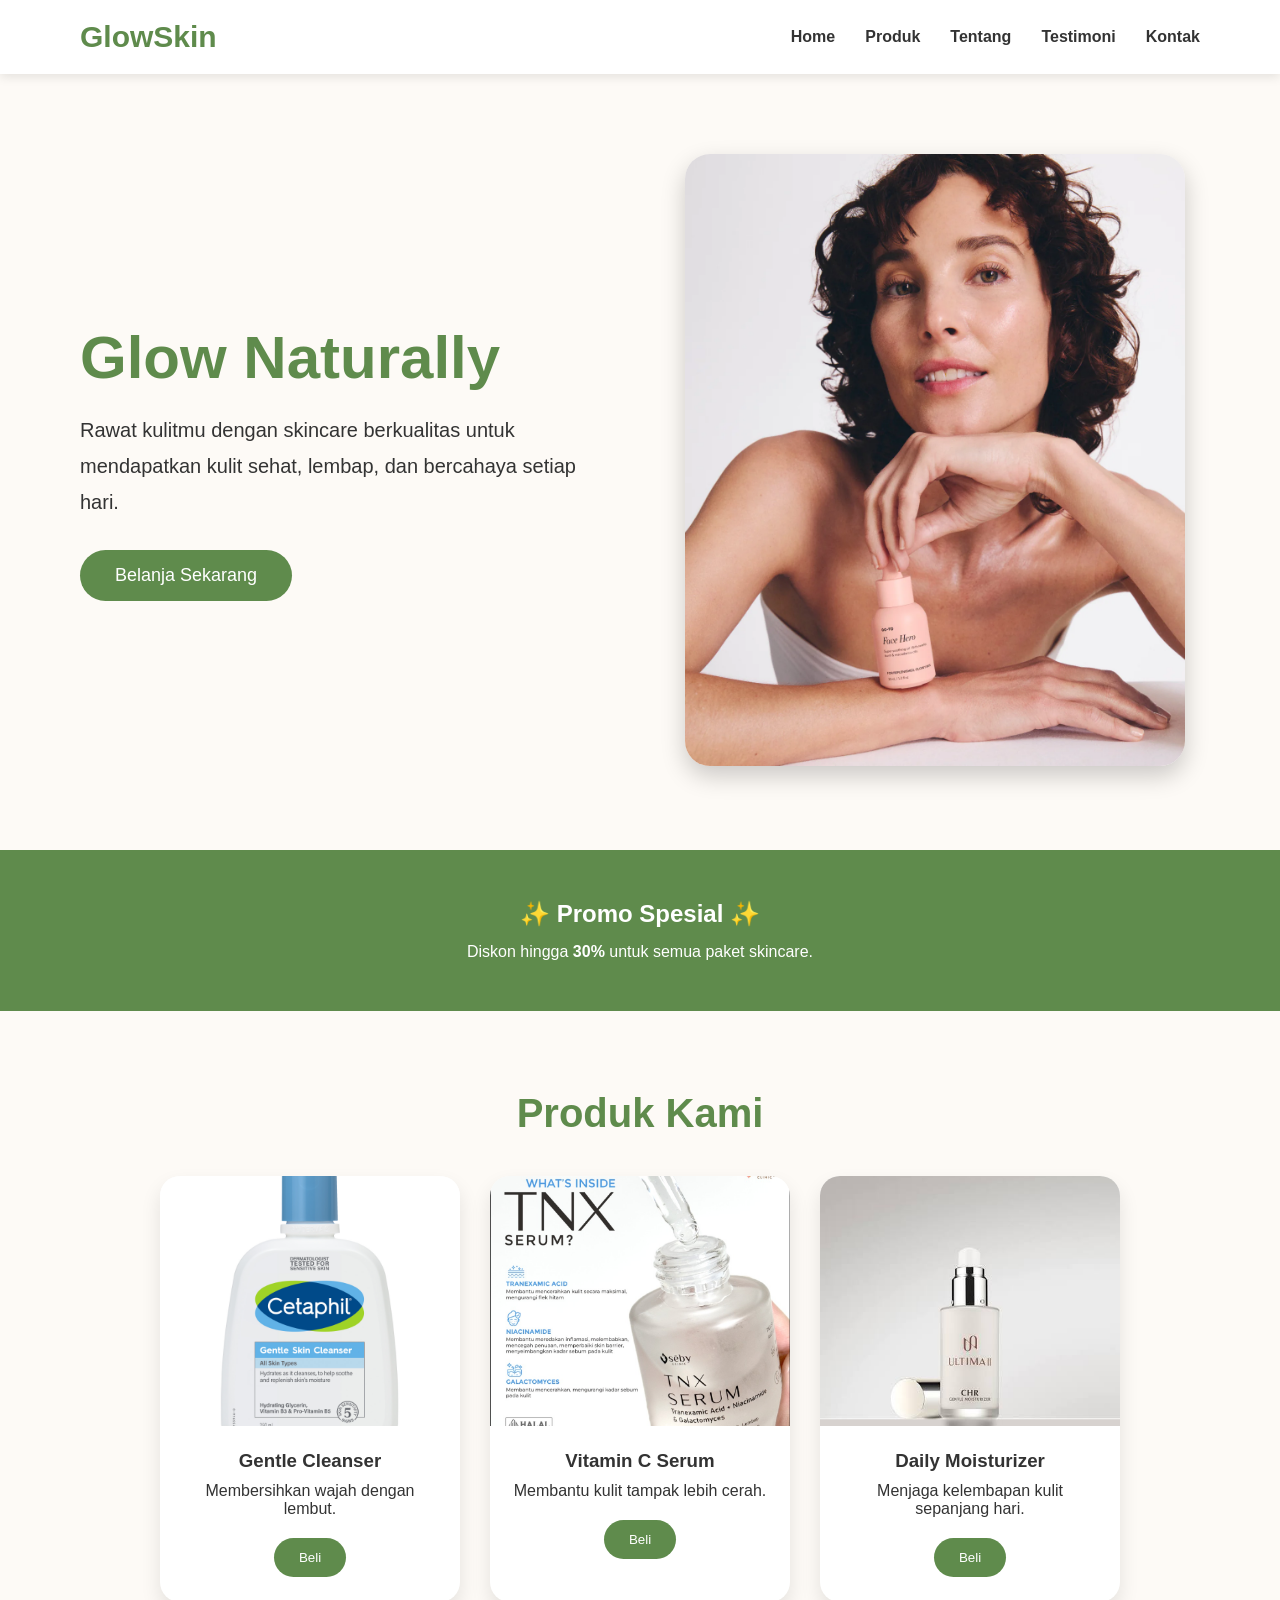
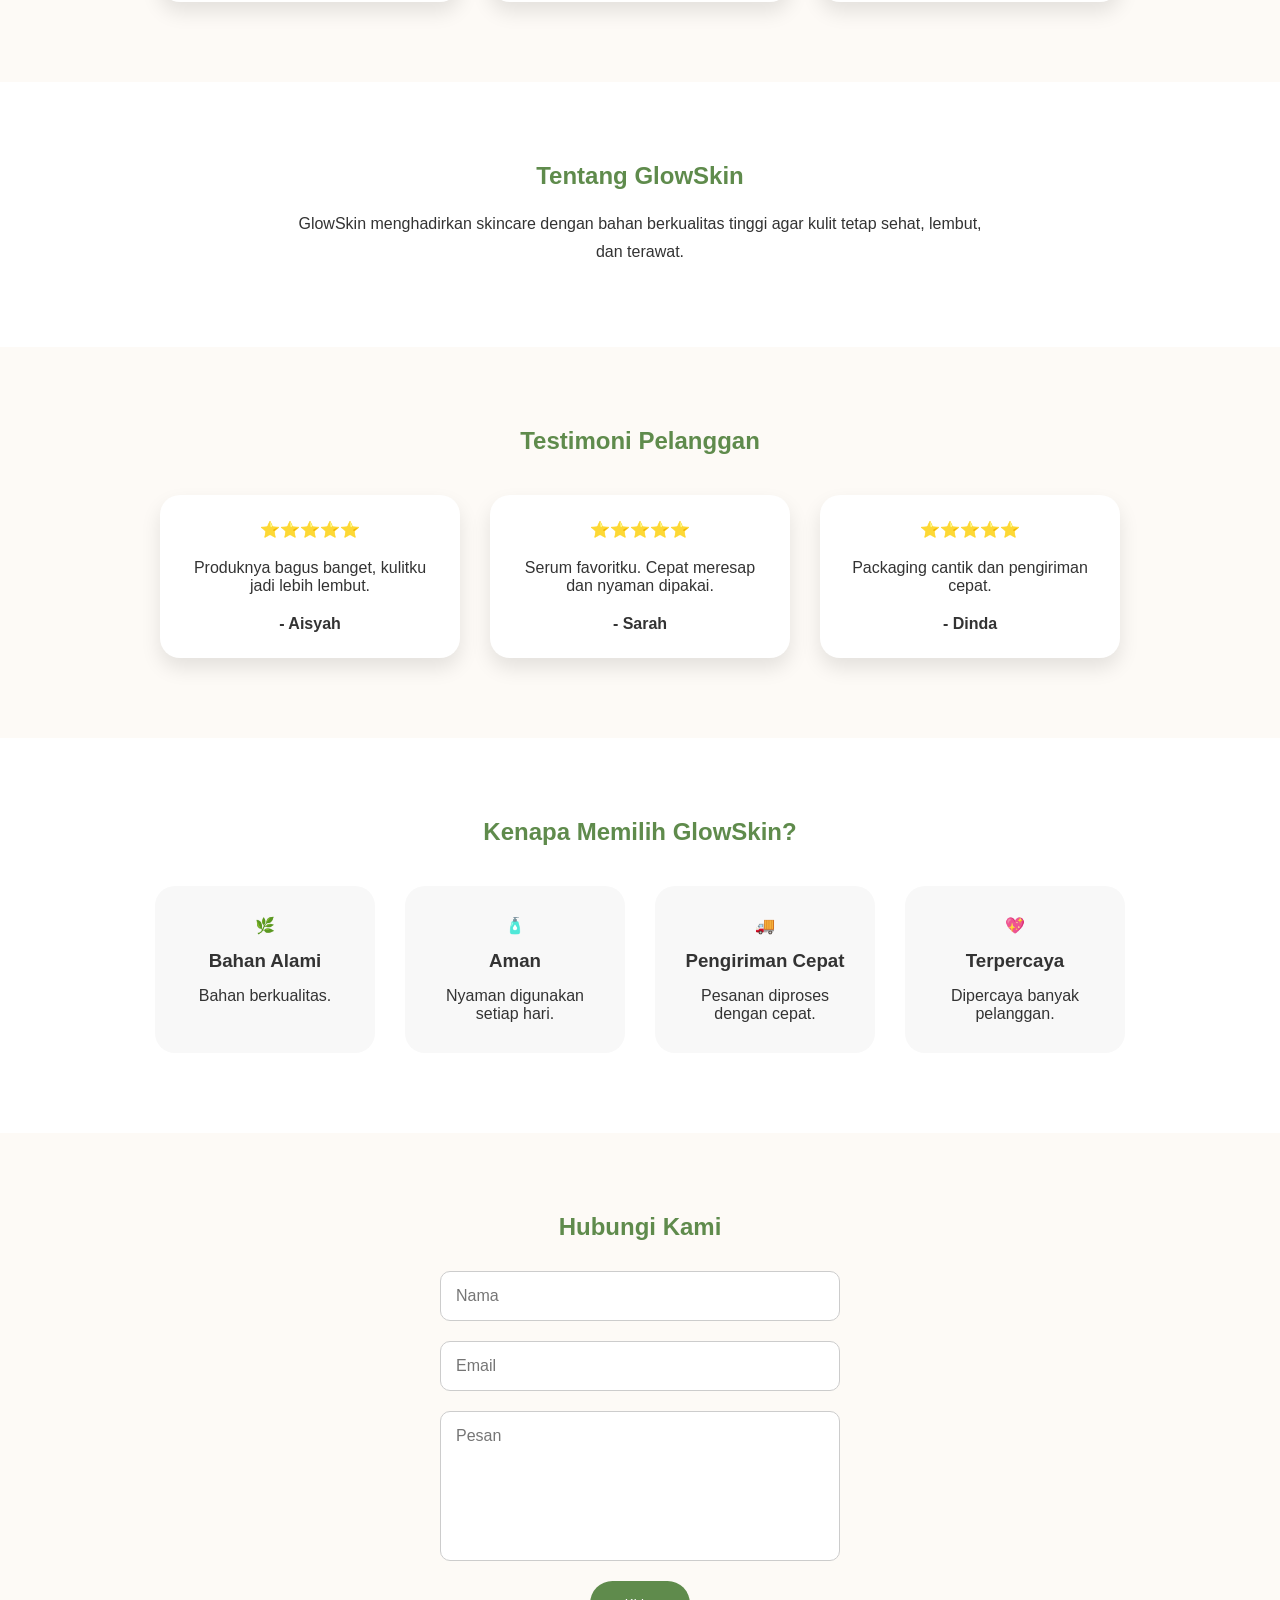
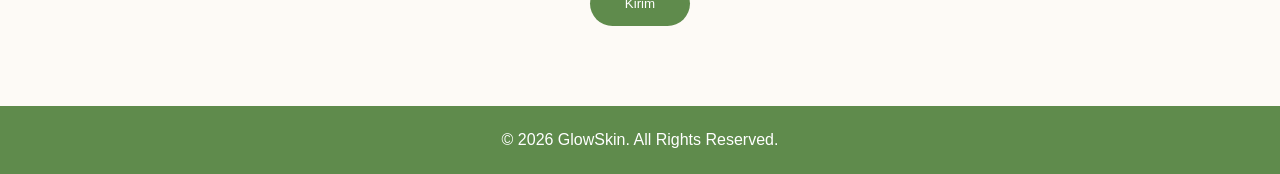
==== index.html @ 8c2d2585 "First commit" ====
<!DOCTYPE html>
<html lang="id">
<head>
    <meta charset="UTF-8">
    <meta name="viewport" content="width=device-width, initial-scale=1.0">
    <title>GlowSkin</title>
    <link rel="stylesheet" href="style.css">
</head>
<body>

    <!-- Navbar -->
    <nav>
        <div class="logo">GlowSkin</div>

        <ul>
            <li><a href="#home">Home</a></li>
            <li><a href="#produk">Produk</a></li>
            <li><a href="#tentang">Tentang</a></li>
            <li><a href="#testimoni">Testimoni</a></li>
            <li><a href="#kontak">Kontak</a></li>
        </ul>
    </nav>

    <!-- Hero -->
    <section class="hero" id="home">

        <div class="hero-text">
            <h1>Glow Naturally</h1>

            <p>
                Rawat kulitmu dengan skincare berkualitas
                untuk mendapatkan kulit sehat, lembap,
                dan bercahaya setiap hari.
            </p>

            <button>Belanja Sekarang</button>

        </div>

        <div class="hero-image">
            <img src="images/hero.jpg" alt="Hero">
        </div>

    </section>

    <!-- Promo -->

    <section class="promo">

        <h2>✨ Promo Spesial ✨</h2>

        <p>Diskon hingga <strong>30%</strong> untuk semua paket skincare.</p>

    </section>

    <!-- Produk -->

    <section class="produk" id="produk">

        <h2>Produk Kami</h2>

        <div class="produk-container">

            <div class="card">

                <img src="images/cleanser.jpg">

                <h3>Gentle Cleanser</h3>

                <p>Membersihkan wajah dengan lembut.</p>

                <button>Beli</button>

            </div>

            <div class="card">

                <img src="images/serum.jpg">

                <h3>Vitamin C Serum</h3>

                <p>Membantu kulit tampak lebih cerah.</p>

                <button>Beli</button>

            </div>

            <div class="card">

                <img src="images/moisturizer.jpg">

                <h3>Daily Moisturizer</h3>

                <p>Menjaga kelembapan kulit sepanjang hari.</p>

                <button>Beli</button>

            </div>

        </div>

    </section>

    <!-- Tentang -->

    <section class="about" id="tentang">

        <h2>Tentang GlowSkin</h2>

        <p>

            GlowSkin menghadirkan skincare dengan bahan
            berkualitas tinggi agar kulit tetap sehat,
            lembut, dan terawat.

        </p>

    </section>

    <!-- Testimoni -->

    <section class="testimoni" id="testimoni">

        <h2>Testimoni Pelanggan</h2>

        <div class="testimoni-container">

            <div class="testi-card">

                ⭐⭐⭐⭐⭐

                <p>

                    Produknya bagus banget,
                    kulitku jadi lebih lembut.

                </p>

                <strong>- Aisyah</strong>

            </div>

            <div class="testi-card">

                ⭐⭐⭐⭐⭐

                <p>

                    Serum favoritku.
                    Cepat meresap dan nyaman dipakai.

                </p>

                <strong>- Sarah</strong>

            </div>

            <div class="testi-card">

                ⭐⭐⭐⭐⭐

                <p>

                    Packaging cantik dan pengiriman cepat.

                </p>

                <strong>- Dinda</strong>

            </div>

        </div>

    </section>

    <!-- Kenapa Kami -->

    <section class="why">

        <h2>Kenapa Memilih GlowSkin?</h2>

        <div class="why-container">

            <div class="why-box">
                🌿
                <h3>Bahan Alami</h3>
                <p>Bahan berkualitas.</p>
            </div>

            <div class="why-box">
                🧴
                <h3>Aman</h3>
                <p>Nyaman digunakan setiap hari.</p>
            </div>

            <div class="why-box">
                🚚
                <h3>Pengiriman Cepat</h3>
                <p>Pesanan diproses dengan cepat.</p>
            </div>

            <div class="why-box">
                💖
                <h3>Terpercaya</h3>
                <p>Dipercaya banyak pelanggan.</p>
            </div>

        </div>

    </section>

    <!-- Kontak -->

    <section class="contact" id="kontak">

        <h2>Hubungi Kami</h2>

        <form>

            <input type="text" placeholder="Nama">

            <input type="email" placeholder="Email">

            <textarea placeholder="Pesan"></textarea>

            <button>Kirim</button>

        </form>

    </section>

    <footer>

        <p>© 2026 GlowSkin. All Rights Reserved.</p>

    </footer>

    <script src="script.js"></script>

</body>
</html>
---- style.css ----
*{
    margin:0;
    padding:0;
    box-sizing:border-box;
    font-family:Arial, Helvetica, sans-serif;
    scroll-behavior:smooth;
}

body{
    background:#fdfaf6;
    color:#333;
}

/* ================= NAVBAR ================= */

nav{
    position:sticky;
    top:0;
    background:white;
    display:flex;
    justify-content:space-between;
    align-items:center;
    padding:20px 80px;
    box-shadow:0 3px 10px rgba(0,0,0,.1);
    z-index:100;
}

.logo{
    font-size:30px;
    font-weight:bold;
    color:#5f8b4c;
}

nav ul{
    display:flex;
    list-style:none;
    gap:30px;
}

nav ul li a{
    text-decoration:none;
    color:#333;
    font-weight:bold;
    transition:.3s;
}

nav ul li a:hover{
    color:#5f8b4c;
}

/* ================= HERO ================= */

.hero{
    display:flex;
    justify-content:space-between;
    align-items:center;
    padding:80px;
    gap:60px;
}

.hero-text{
    flex:1;
}

.hero-text h1{
    font-size:60px;
    color:#5f8b4c;
    margin-bottom:20px;
}

.hero-text p{
    font-size:20px;
    line-height:1.8;
    margin-bottom:30px;
}

.hero button{
    padding:15px 35px;
    border:none;
    border-radius:30px;
    background:#5f8b4c;
    color:white;
    font-size:18px;
    cursor:pointer;
    transition:.3s;
}

.hero button:hover{
    background:#456937;
    transform:scale(1.05);
}

.hero-image{
    flex:1;
    text-align:center;
}

.hero-image img{
    width:100%;
    max-width:500px;
    border-radius:25px;
    box-shadow:0 10px 25px rgba(0,0,0,.2);
}

/* ================= PROMO ================= */

.promo{
    background:#5f8b4c;
    color:white;
    text-align:center;
    padding:50px;
}

.promo h2{
    margin-bottom:15px;
}

/* ================= PRODUK ================= */

.produk{
    padding:80px;
    text-align:center;
}

.produk h2{
    color:#5f8b4c;
    margin-bottom:40px;
    font-size:40px;
}

.produk-container{
    display:flex;
    justify-content:center;
    flex-wrap:wrap;
    gap:30px;
}

.card{
    width:300px;
    background:white;
    border-radius:20px;
    overflow:hidden;
    box-shadow:0 10px 20px rgba(0,0,0,.1);
    transition:.3s;
}

.card:hover{
    transform:translateY(-10px);
}

.card img{
    width:100%;
    height:250px;
    object-fit:cover;
}

.card h3{
    margin:20px 0 10px;
}

.card p{
    padding:0 20px;
    margin-bottom:20px;
}

.card button{
    margin-bottom:25px;
    padding:12px 25px;
    border:none;
    border-radius:30px;
    background:#5f8b4c;
    color:white;
    cursor:pointer;
}

/* ================= ABOUT ================= */

.about{
    background:white;
    padding:80px;
    text-align:center;
}

.about h2{
    color:#5f8b4c;
    margin-bottom:20px;
}

.about p{
    max-width:700px;
    margin:auto;
    line-height:1.8;
}

/* ================= TESTIMONI ================= */

.testimoni{
    padding:80px;
    text-align:center;
}

.testimoni h2{
    color:#5f8b4c;
    margin-bottom:40px;
}

.testimoni-container{
    display:flex;
    justify-content:center;
    flex-wrap:wrap;
    gap:30px;
}

.testi-card{
    width:300px;
    background:white;
    padding:25px;
    border-radius:20px;
    box-shadow:0 10px 20px rgba(0,0,0,.1);
}

.testi-card p{
    margin:20px 0;
}

/* ================= WHY ================= */

.why{
    background:white;
    padding:80px;
    text-align:center;
}

.why h2{
    color:#5f8b4c;
    margin-bottom:40px;
}

.why-container{
    display:flex;
    justify-content:center;
    gap:30px;
    flex-wrap:wrap;
}

.why-box{
    width:220px;
    padding:30px;
    border-radius:20px;
    background:#f8f8f8;
    transition:.3s;
}

.why-box:hover{
    transform:translateY(-10px);
}

.why-box h3{
    margin:15px 0;
}

/* ================= CONTACT ================= */

.contact{
    padding:80px;
    text-align:center;
}

.contact h2{
    color:#5f8b4c;
    margin-bottom:30px;
}

form{
    display:flex;
    flex-direction:column;
    align-items:center;
    gap:20px;
}

input,
textarea{
    width:400px;
    padding:15px;
    border-radius:10px;
    border:1px solid #ccc;
    font-size:16px;
}

textarea{
    height:150px;
    resize:none;
}

form button{
    padding:15px 35px;
    border:none;
    border-radius:30px;
    background:#5f8b4c;
    color:white;
    cursor:pointer;
}

/* ================= FOOTER ================= */

footer{
    background:#5f8b4c;
    color:white;
    text-align:center;
    padding:25px;
}

/* ================= RESPONSIVE ================= */

@media(max-width:900px){

nav{
    flex-direction:column;
    padding:20px;
}

nav ul{
    margin-top:20px;
    flex-wrap:wrap;
    justify-content:center;
}

.hero{
    flex-direction:column;
    text-align:center;
    padding:40px;
}

.hero-text h1{
    font-size:42px;
}

.hero-image img{
    max-width:350px;
}

input,
textarea{
    width:90%;
}

}
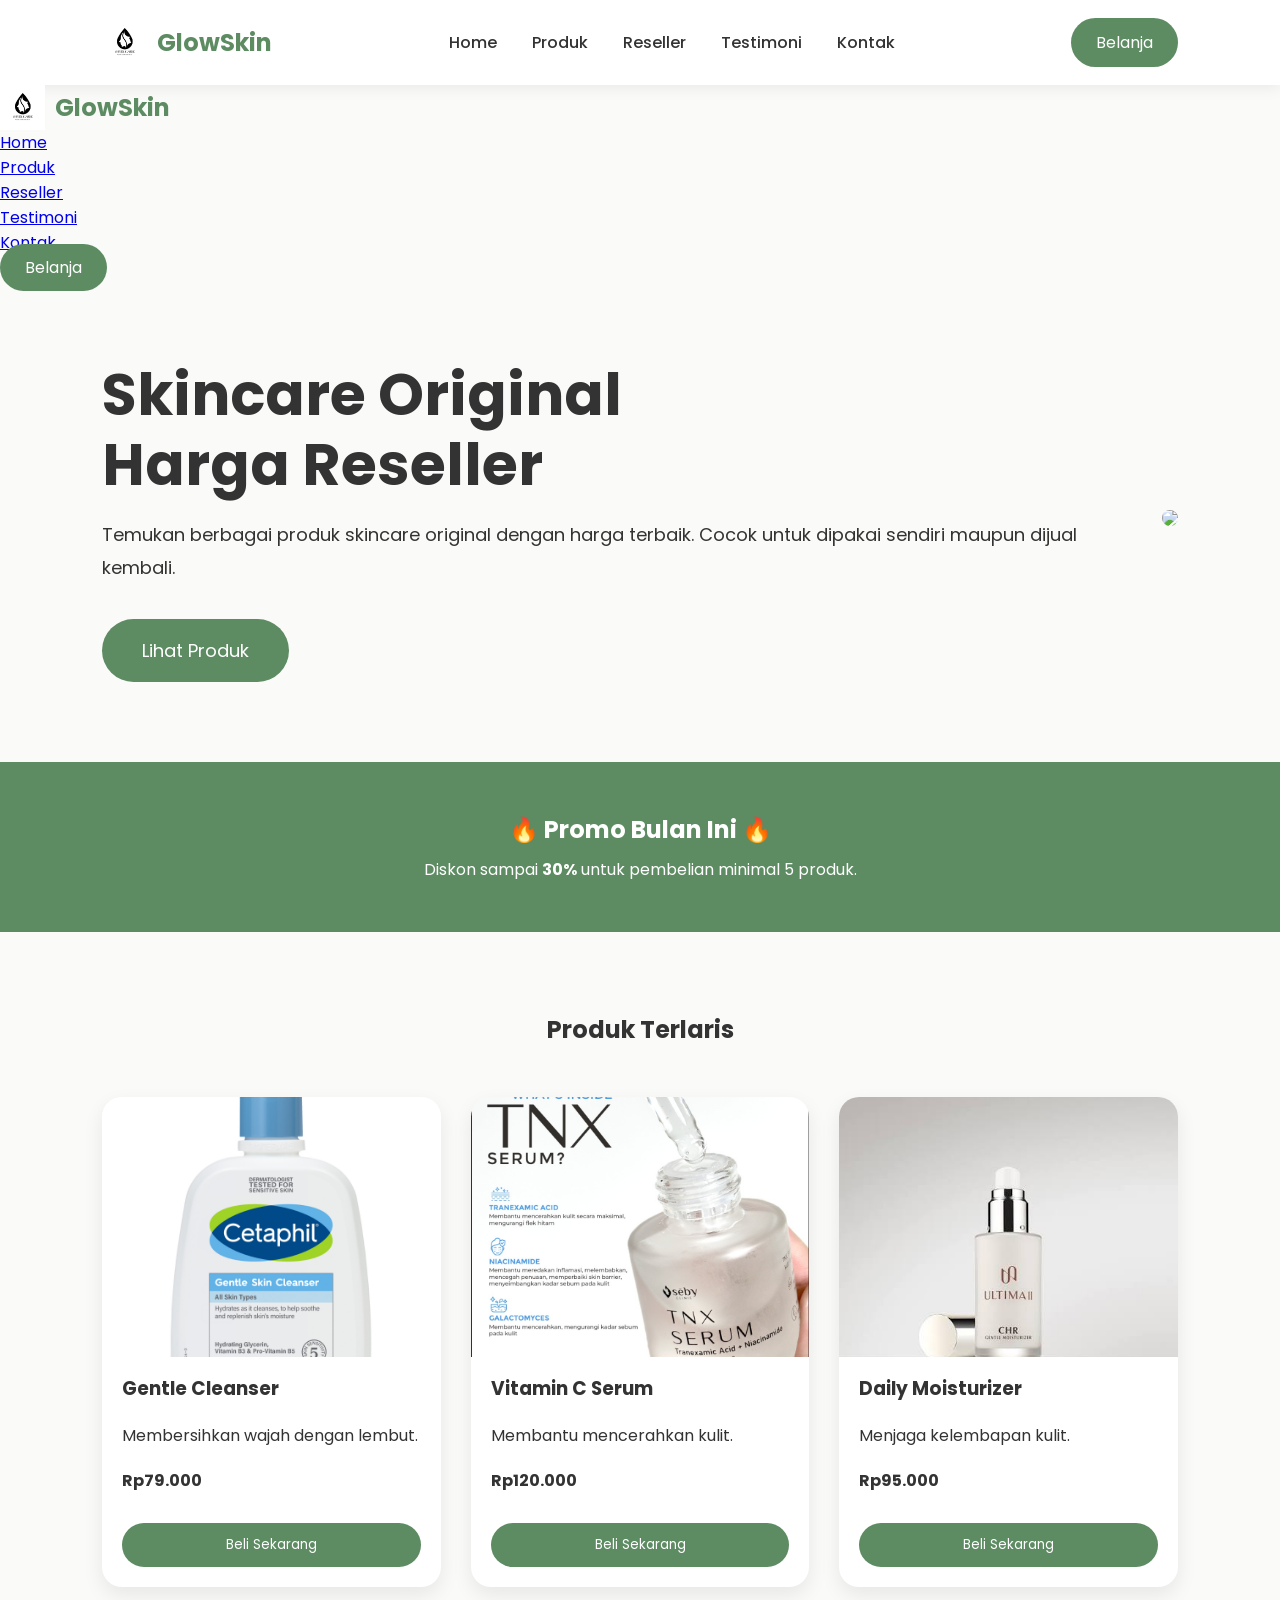
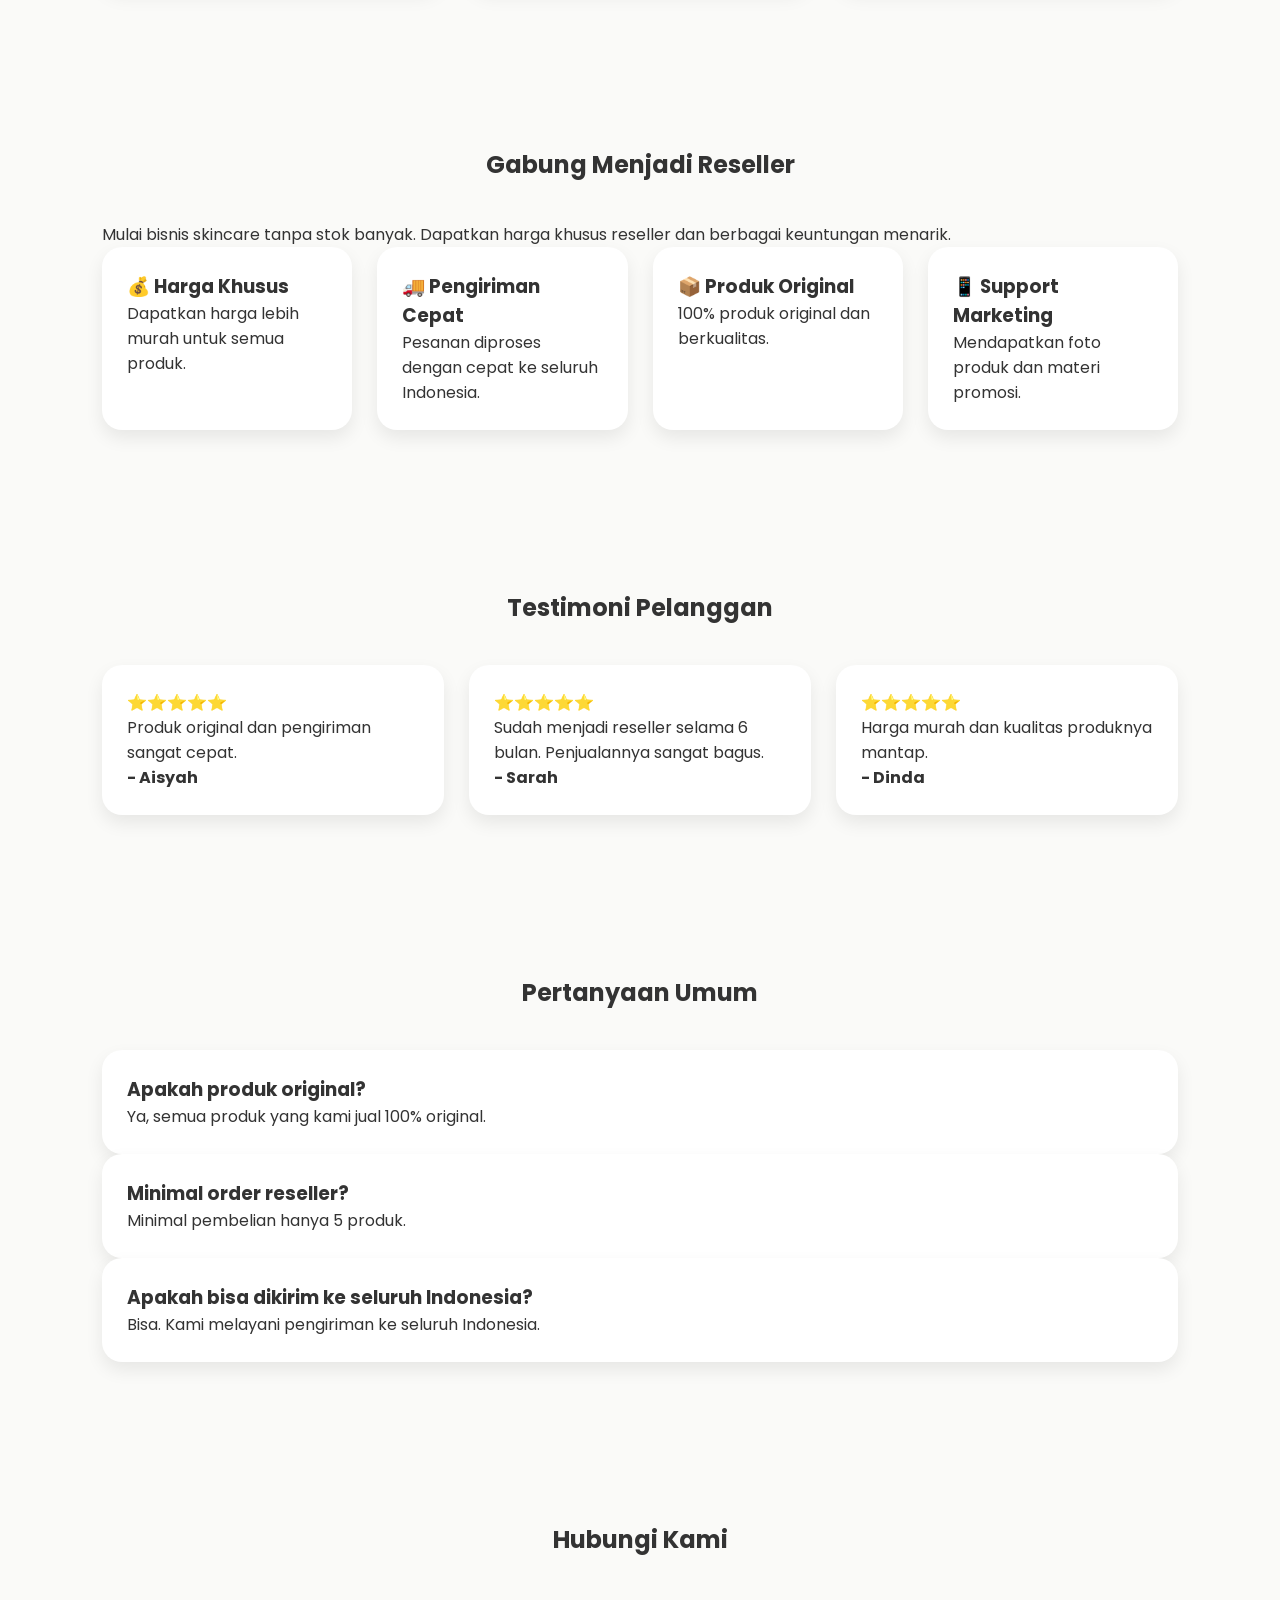
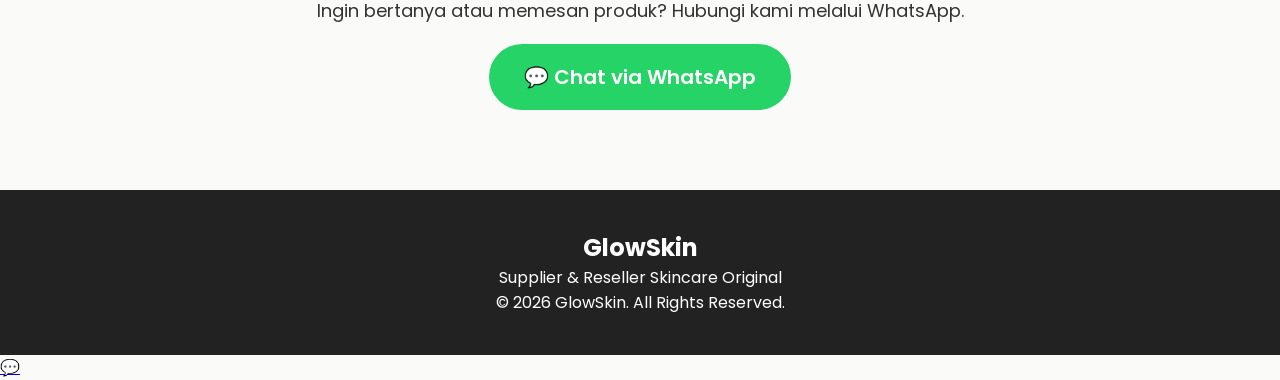
==== commit 4e84ba42: "update website" ====
--- a/index.html
+++ b/index.html
@@ -3,239 +3,327 @@
 <head>
     <meta charset="UTF-8">
     <meta name="viewport" content="width=device-width, initial-scale=1.0">
-    <title>GlowSkin</title>
+    <title>GlowSkin | Reseller Skincare</title>
+
     <link rel="stylesheet" href="style.css">
+
+    <link rel="preconnect" href="https://fonts.googleapis.com">
+    <link rel="preconnect" href="https://fonts.gstatic.com" crossorigin>
+
+    <link href="https://fonts.googleapis.com/css2?family=Poppins:wght@300;400;500;600;700&display=swap" rel="stylesheet">
+
 </head>
 <body>
 
-    <!-- Navbar -->
-    <nav>
-        <div class="logo">GlowSkin</div>
-
-        <ul>
-            <li><a href="#home">Home</a></li>
-            <li><a href="#produk">Produk</a></li>
-            <li><a href="#tentang">Tentang</a></li>
-            <li><a href="#testimoni">Testimoni</a></li>
-            <li><a href="#kontak">Kontak</a></li>
-        </ul>
-    </nav>
-
-    <!-- Hero -->
-    <section class="hero" id="home">
-
-        <div class="hero-text">
-            <h1>Glow Naturally</h1>
-
+<!-- ================= NAVBAR ================= -->
+
+<header>
+
+<nav>
+
+<div class="logo">
+
+<img src="images/logo.png" alt="Logo">
+
+<h2>GlowSkin</h2>
+
+</div>
+
+<ul>
+
+<li><a href="#home">Home</a></li>
+<li><a href="#produk">Produk</a></li>
+<li><a href="#reseller">Reseller</a></li>
+<li><a href="#testimoni">Testimoni</a></li>
+<li><a href="#kontak">Kontak</a></li>
+
+</ul>
+
+<a href="#" class="btn-nav">Belanja</a>
+
+</nav>
+
+<div class="logo">
+
+<img src="images/logo.png" alt="Logo">
+
+<h2>GlowSkin</h2>
+
+</div>
+
+<ul>
+
+<li><a href="#home">Home</a></li>
+<li><a href="#produk">Produk</a></li>
+<li><a href="#reseller">Reseller</a></li>
+<li><a href="#testimoni">Testimoni</a></li>
+<li><a href="#kontak">Kontak</a></li>
+
+</ul>
+
+<a href="#" class="btn-nav">Belanja</a>
+
+</nav>
+
+</header>
+
+<!-- ================= HERO ================= -->
+
+<section class="hero" id="home">
+
+<div class="hero-text">
+
+<h1>
+
+Skincare Original<br>
+Harga Reseller
+
+</h1>
+
+<p>
+
+Temukan berbagai produk skincare original
+dengan harga terbaik.
+Cocok untuk dipakai sendiri maupun dijual kembali.
+
+</p>
+
+<a href="#produk" class="btn-hero">
+Lihat Produk
+</a>
+
+</div>
+
+<div class="hero-image">
+
+<img src="images/banner.jpg">
+
+</div>
+
+</section>
+
+<!-- ================= PROMO ================= -->
+
+<section class="promo">
+
+<h2>🔥 Promo Bulan Ini 🔥</h2>
+
+<p>
+
+Diskon sampai
+<b>30%</b>
+untuk pembelian minimal
+5 produk.
+
+</p>
+
+</section>
+
+<!-- ================= PRODUK ================= -->
+
+<section class="produk" id="produk">
+
+<h2>Produk Terlaris</h2>
+
+<div class="produk-container">
+
+<div class="card">
+
+<img src="images/cleanser.jpg">
+
+<h3>Gentle Cleanser</h3>
+
+<p>
+
+Membersihkan wajah dengan lembut.
+
+</p>
+
+<h4>Rp79.000</h4>
+
+<button>Beli Sekarang</button>
+
+</div>
+
+<div class="card">
+
+<img src="images/serum.jpg">
+
+<h3>Vitamin C Serum</h3>
+
+<p>
+
+Membantu mencerahkan kulit.
+
+</p>
+
+<h4>Rp120.000</h4>
+
+<button>Beli Sekarang</button>
+
+</div>
+
+<div class="card">
+
+<img src="images/moisturizer.jpg">
+
+<h3>Daily Moisturizer</h3>
+
+<p>
+
+Menjaga kelembapan kulit.
+
+</p>
+
+<h4>Rp95.000</h4>
+
+<button>Beli Sekarang</button>
+
+</div>
+
+</div>
+
+</section>
+
+<!-- ================= RESELLER ================= -->
+
+<section class="reseller" id="reseller">
+
+    <h2>Gabung Menjadi Reseller</h2>
+
+    <p>
+        Mulai bisnis skincare tanpa stok banyak.
+        Dapatkan harga khusus reseller dan berbagai keuntungan menarik.
+    </p>
+
+    <div class="reseller-container">
+
+        <div class="reseller-box">
+            <h3>💰 Harga Khusus</h3>
+            <p>Dapatkan harga lebih murah untuk semua produk.</p>
+        </div>
+
+        <div class="reseller-box">
+            <h3>🚚 Pengiriman Cepat</h3>
+            <p>Pesanan diproses dengan cepat ke seluruh Indonesia.</p>
+        </div>
+
+        <div class="reseller-box">
+            <h3>📦 Produk Original</h3>
+            <p>100% produk original dan berkualitas.</p>
+        </div>
+
+        <div class="reseller-box">
+            <h3>📱 Support Marketing</h3>
+            <p>Mendapatkan foto produk dan materi promosi.</p>
+        </div>
+
+    </div>
+
+</section>
+
+<!-- ================= TESTIMONI ================= -->
+
+<section class="testimoni" id="testimoni">
+
+    <h2>Testimoni Pelanggan</h2>
+
+    <div class="testimoni-container">
+
+        <div class="testi-card">
+            ⭐⭐⭐⭐⭐
             <p>
-                Rawat kulitmu dengan skincare berkualitas
-                untuk mendapatkan kulit sehat, lembap,
-                dan bercahaya setiap hari.
+                Produk original dan pengiriman sangat cepat.
             </p>
-
-            <button>Belanja Sekarang</button>
-
-        </div>
-
-        <div class="hero-image">
-            <img src="images/hero.jpg" alt="Hero">
-        </div>
-
-    </section>
-
-    <!-- Promo -->
-
-    <section class="promo">
-
-        <h2>✨ Promo Spesial ✨</h2>
-
-        <p>Diskon hingga <strong>30%</strong> untuk semua paket skincare.</p>
-
-    </section>
-
-    <!-- Produk -->
-
-    <section class="produk" id="produk">
-
-        <h2>Produk Kami</h2>
-
-        <div class="produk-container">
-
-            <div class="card">
-
-                <img src="images/cleanser.jpg">
-
-                <h3>Gentle Cleanser</h3>
-
-                <p>Membersihkan wajah dengan lembut.</p>
-
-                <button>Beli</button>
-
-            </div>
-
-            <div class="card">
-
-                <img src="images/serum.jpg">
-
-                <h3>Vitamin C Serum</h3>
-
-                <p>Membantu kulit tampak lebih cerah.</p>
-
-                <button>Beli</button>
-
-            </div>
-
-            <div class="card">
-
-                <img src="images/moisturizer.jpg">
-
-                <h3>Daily Moisturizer</h3>
-
-                <p>Menjaga kelembapan kulit sepanjang hari.</p>
-
-                <button>Beli</button>
-
-            </div>
-
-        </div>
-
-    </section>
-
-    <!-- Tentang -->
-
-    <section class="about" id="tentang">
-
-        <h2>Tentang GlowSkin</h2>
-
-        <p>
-
-            GlowSkin menghadirkan skincare dengan bahan
-            berkualitas tinggi agar kulit tetap sehat,
-            lembut, dan terawat.
-
-        </p>
-
-    </section>
-
-    <!-- Testimoni -->
-
-    <section class="testimoni" id="testimoni">
-
-        <h2>Testimoni Pelanggan</h2>
-
-        <div class="testimoni-container">
-
-            <div class="testi-card">
-
-                ⭐⭐⭐⭐⭐
-
-                <p>
-
-                    Produknya bagus banget,
-                    kulitku jadi lebih lembut.
-
-                </p>
-
-                <strong>- Aisyah</strong>
-
-            </div>
-
-            <div class="testi-card">
-
-                ⭐⭐⭐⭐⭐
-
-                <p>
-
-                    Serum favoritku.
-                    Cepat meresap dan nyaman dipakai.
-
-                </p>
-
-                <strong>- Sarah</strong>
-
-            </div>
-
-            <div class="testi-card">
-
-                ⭐⭐⭐⭐⭐
-
-                <p>
-
-                    Packaging cantik dan pengiriman cepat.
-
-                </p>
-
-                <strong>- Dinda</strong>
-
-            </div>
-
-        </div>
-
-    </section>
-
-    <!-- Kenapa Kami -->
-
-    <section class="why">
-
-        <h2>Kenapa Memilih GlowSkin?</h2>
-
-        <div class="why-container">
-
-            <div class="why-box">
-                🌿
-                <h3>Bahan Alami</h3>
-                <p>Bahan berkualitas.</p>
-            </div>
-
-            <div class="why-box">
-                🧴
-                <h3>Aman</h3>
-                <p>Nyaman digunakan setiap hari.</p>
-            </div>
-
-            <div class="why-box">
-                🚚
-                <h3>Pengiriman Cepat</h3>
-                <p>Pesanan diproses dengan cepat.</p>
-            </div>
-
-            <div class="why-box">
-                💖
-                <h3>Terpercaya</h3>
-                <p>Dipercaya banyak pelanggan.</p>
-            </div>
-
-        </div>
-
-    </section>
-
-    <!-- Kontak -->
-
-    <section class="contact" id="kontak">
-
-        <h2>Hubungi Kami</h2>
-
-        <form>
-
-            <input type="text" placeholder="Nama">
-
-            <input type="email" placeholder="Email">
-
-            <textarea placeholder="Pesan"></textarea>
-
-            <button>Kirim</button>
-
-        </form>
-
-    </section>
-
-    <footer>
-
-        <p>© 2026 GlowSkin. All Rights Reserved.</p>
-
-    </footer>
-
-    <script src="script.js"></script>
+            <h4>- Aisyah</h4>
+        </div>
+
+        <div class="testi-card">
+            ⭐⭐⭐⭐⭐
+            <p>
+                Sudah menjadi reseller selama 6 bulan.
+                Penjualannya sangat bagus.
+            </p>
+            <h4>- Sarah</h4>
+        </div>
+
+        <div class="testi-card">
+            ⭐⭐⭐⭐⭐
+            <p>
+                Harga murah dan kualitas produknya mantap.
+            </p>
+            <h4>- Dinda</h4>
+        </div>
+
+    </div>
+
+</section>
+
+<!-- ================= FAQ ================= -->
+
+<section class="faq">
+
+    <h2>Pertanyaan Umum</h2>
+
+    <div class="faq-box">
+        <h3>Apakah produk original?</h3>
+        <p>Ya, semua produk yang kami jual 100% original.</p>
+    </div>
+
+    <div class="faq-box">
+        <h3>Minimal order reseller?</h3>
+        <p>Minimal pembelian hanya 5 produk.</p>
+    </div>
+
+    <div class="faq-box">
+        <h3>Apakah bisa dikirim ke seluruh Indonesia?</h3>
+        <p>Bisa. Kami melayani pengiriman ke seluruh Indonesia.</p>
+    </div>
+
+</section>
+
+<!-- ================= KONTAK ================= -->
+
+<section class="contact" id="kontak">
+
+    <h2>Hubungi Kami</h2>
+
+    <p>Ingin bertanya atau memesan produk? Hubungi kami melalui WhatsApp.</p>
+
+    <a href="https://wa.me/6281234567890?text=Halo,%20saya%20ingin%20bertanya%20tentang%20produk%20GlowSkin"
+       class="wa-contact"
+       target="_blank">
+
+       💬 Chat via WhatsApp
+
+    </a>
+
+</section>
+
+</section>
+
+<!-- ================= FOOTER ================= -->
+
+<footer>
+
+    <h2>GlowSkin</h2>
+
+    <p>
+        Supplier & Reseller Skincare Original
+    </p>
+
+    <p>
+        © 2026 GlowSkin. All Rights Reserved.
+    </p>
+
+</footer>
+<!-- Tombol WhatsApp -->
+
+<a href="https://wa.me/6281234567890" class="wa-button" target="_blank">
+    💬
+</a>
+
+<script src="script.js"></script>
 
 </body>
 </html>
--- a/style.css
+++ b/style.css
@@ -2,59 +2,78 @@
     margin:0;
     padding:0;
     box-sizing:border-box;
-    font-family:Arial, Helvetica, sans-serif;
+    font-family:'Poppins',sans-serif;
     scroll-behavior:smooth;
 }
 
 body{
-    background:#fdfaf6;
+    background:#fafaf8;
     color:#333;
 }
 
-/* ================= NAVBAR ================= */
-
-nav{
+/* ===== NAVBAR ===== */
+
+header{
     position:sticky;
     top:0;
-    background:white;
+    z-index:999;
+}
+
+nav{
     display:flex;
     justify-content:space-between;
     align-items:center;
-    padding:20px 80px;
-    box-shadow:0 3px 10px rgba(0,0,0,.1);
-    z-index:100;
+    padding:18px 8%;
+    background:#fff;
+    box-shadow:0 2px 15px rgba(0,0,0,.08);
 }
 
 .logo{
-    font-size:30px;
-    font-weight:bold;
-    color:#5f8b4c;
+    display:flex;
+    align-items:center;
+    gap:10px;
+}
+
+.logo img{
+    width:45px;
+}
+
+.logo h2{
+    color:#5d8b62;
 }
 
 nav ul{
     display:flex;
     list-style:none;
-    gap:30px;
+    gap:35px;
 }
 
 nav ul li a{
     text-decoration:none;
     color:#333;
-    font-weight:bold;
+    font-weight:500;
     transition:.3s;
 }
 
 nav ul li a:hover{
-    color:#5f8b4c;
-}
-
-/* ================= HERO ================= */
+    color:#5d8b62;
+}
+
+.btn-nav{
+    background:#5d8b62;
+    color:white;
+    text-decoration:none;
+    padding:12px 25px;
+    border-radius:30px;
+}
+
+/* ===== HERO ===== */
 
 .hero{
     display:flex;
+    align-items:center;
     justify-content:space-between;
-    align-items:center;
-    padding:80px;
+    padding:80px 8%;
     gap:60px;
 }
 
@@ -63,285 +82,423 @@
 }
 
 .hero-text h1{
-    font-size:60px;
-    color:#5f8b4c;
+    font-size:58px;
+    line-height:1.2;
     margin-bottom:20px;
 }
 
 .hero-text p{
-    font-size:20px;
+    font-size:18px;
+    margin-bottom:35px;
     line-height:1.8;
-    margin-bottom:30px;
-}
-
-.hero button{
-    padding:15px 35px;
-    border:none;
-    border-radius:30px;
-    background:#5f8b4c;
-    color:white;
+}
+
+.btn-hero{
+
+    display:inline-block;
+
+    background:#5d8b62;
+
+    color:white;
+
+    text-decoration:none;
+
+    padding:18px 40px;
+
+    border-radius:50px;
+
     font-size:18px;
-    cursor:pointer;
+
     transition:.3s;
-}
-
-.hero button:hover{
-    background:#456937;
+
+}
+
+.btn-hero:hover{
+
     transform:scale(1.05);
+
+}
 }
 
 .hero-image{
     flex:1;
-    text-align:center;
 }
 
 .hero-image img{
     width:100%;
-    max-width:500px;
     border-radius:25px;
-    box-shadow:0 10px 25px rgba(0,0,0,.2);
-}
-
-/* ================= PROMO ================= */
+}
+
+/* ===== PROMO ===== */
 
 .promo{
-    background:#5f8b4c;
+    background:#5d8b62;
     color:white;
     text-align:center;
     padding:50px;
 }
 
 .promo h2{
-    margin-bottom:15px;
-}
-
-/* ================= PRODUK ================= */
+    margin-bottom:10px;
+}
+
+/* ===== PRODUK ===== */
 
 .produk{
-    padding:80px;
-    text-align:center;
+    padding:80px 8%;
 }
 
 .produk h2{
-    color:#5f8b4c;
-    margin-bottom:40px;
-    font-size:40px;
+    text-align:center;
+    margin-bottom:50px;
 }
 
 .produk-container{
-    display:flex;
-    justify-content:center;
-    flex-wrap:wrap;
+    display:grid;
+    grid-template-columns:repeat(auto-fit,minmax(250px,1fr));
     gap:30px;
 }
 
 .card{
-    width:300px;
     background:white;
     border-radius:20px;
     overflow:hidden;
-    box-shadow:0 10px 20px rgba(0,0,0,.1);
+    box-shadow:0 8px 20px rgba(0,0,0,.08);
     transition:.3s;
 }
 
 .card:hover{
-    transform:translateY(-10px);
+    transform:translateY(-8px);
 }
 
 .card img{
     width:100%;
-    height:250px;
+    height:260px;
     object-fit:cover;
 }
 
-.card h3{
-    margin:20px 0 10px;
-}
-
-.card p{
-    padding:0 20px;
-    margin-bottom:20px;
+.card h3,
+.card p,
+.card h4{
+    padding:10px 20px;
 }
 
 .card button{
-    margin-bottom:25px;
-    padding:12px 25px;
+    margin:20px;
+    width:calc(100% - 40px);
+    padding:12px;
     border:none;
     border-radius:30px;
-    background:#5f8b4c;
+    background:#5d8b62;
     color:white;
     cursor:pointer;
 }
 
-/* ================= ABOUT ================= */
-
-.about{
-    background:white;
-    padding:80px;
-    text-align:center;
-}
-
-.about h2{
-    color:#5f8b4c;
-    margin-bottom:20px;
-}
-
-.about p{
-    max-width:700px;
-    margin:auto;
-    line-height:1.8;
-}
-
-/* ================= TESTIMONI ================= */
-
-.testimoni{
-    padding:80px;
-    text-align:center;
-}
-
-.testimoni h2{
-    color:#5f8b4c;
+/* ===== RESELLER ===== */
+
+.reseller,
+.testimoni,
+.faq,
+.contact{
+    padding:80px 8%;
+}
+
+.reseller h2,
+.testimoni h2,
+.faq h2,
+.contact h2{
+    text-align:center;
     margin-bottom:40px;
 }
 
+.reseller-container,
 .testimoni-container{
-    display:flex;
-    justify-content:center;
-    flex-wrap:wrap;
-    gap:30px;
-}
-
-.testi-card{
-    width:300px;
+    display:grid;
+    grid-template-columns:repeat(auto-fit,minmax(220px,1fr));
+    gap:25px;
+}
+
+.reseller-box,
+.testi-card,
+.faq-box{
     background:white;
     padding:25px;
     border-radius:20px;
-    box-shadow:0 10px 20px rgba(0,0,0,.1);
-}
-
-.testi-card p{
-    margin:20px 0;
-}
-
-/* ================= WHY ================= */
-
-.why{
-    background:white;
-    padding:80px;
-    text-align:center;
-}
-
-.why h2{
-    color:#5f8b4c;
-    margin-bottom:40px;
-}
-
-.why-container{
-    display:flex;
-    justify-content:center;
-    gap:30px;
-    flex-wrap:wrap;
-}
-
-.why-box{
-    width:220px;
-    padding:30px;
-    border-radius:20px;
-    background:#f8f8f8;
-    transition:.3s;
-}
-
-.why-box:hover{
-    transform:translateY(-10px);
-}
-
-.why-box h3{
-    margin:15px 0;
-}
-
-/* ================= CONTACT ================= */
-
-.contact{
-    padding:80px;
-    text-align:center;
-}
-
-.contact h2{
-    color:#5f8b4c;
-    margin-bottom:30px;
-}
+    box-shadow:0 8px 18px rgba(0,0,0,.08);
+}
+
+/* ===== FORM ===== */
 
 form{
-    display:flex;
-    flex-direction:column;
-    align-items:center;
-    gap:20px;
+    max-width:600px;
+    margin:auto;
 }
 
 input,
 textarea{
-    width:400px;
+    width:100%;
     padding:15px;
-    border-radius:10px;
-    border:1px solid #ccc;
-    font-size:16px;
+    margin-bottom:20px;
+    border:1px solid #ddd;
+    border-radius:12px;
 }
 
 textarea{
-    height:150px;
-    resize:none;
+    height:160px;
 }
 
 form button{
-    padding:15px 35px;
+    width:100%;
+    padding:15px;
+    background:#5d8b62;
+    color:white;
     border:none;
     border-radius:30px;
-    background:#5f8b4c;
-    color:white;
     cursor:pointer;
 }
 
-/* ================= FOOTER ================= */
+/* ===== FOOTER ===== */
 
 footer{
-    background:#5f8b4c;
-    color:white;
-    text-align:center;
-    padding:25px;
-}
-
-/* ================= RESPONSIVE ================= */
-
-@media(max-width:900px){
+    background:#222;
+    color:white;
+    text-align:center;
+    padding:40px 20px;
+}
+
+/* ================= HP ================= */
+
+@media(max-width:768px){
 
 nav{
     flex-direction:column;
-    padding:20px;
+    gap:20px;
 }
 
 nav ul{
-    margin-top:20px;
     flex-wrap:wrap;
     justify-content:center;
+    gap:15px;
 }
 
 .hero{
-    flex-direction:column;
-    text-align:center;
-    padding:40px;
+    flex-direction:column-reverse;
+    text-align:center;
+    padding:50px 20px;
 }
 
 .hero-text h1{
-    font-size:42px;
+    font-size:38px;
+}
+
+.hero-text p{
+    font-size:16px;
 }
 
 .hero-image img{
-    max-width:350px;
-}
-
-input,
-textarea{
-    width:90%;
-}
+    max-width:380px;
+}
+
+.produk-container{
+    grid-template-columns:repeat(2,1fr);
+}
+
+.card img{
+    height:180px;
+}
+
+.reseller-container,
+.testimoni-container{
+    grid-template-columns:repeat(2,1fr);
+}
+
+}
+/* ================= ANIMASI ================= */
+
+.hero{
+
+    animation:fadeUp 1s ease;
+
+}
+
+.card{
+
+    animation:fadeUp .8s ease;
+
+}
+
+@keyframes fadeUp{
+
+    from{
+
+        opacity:0;
+        transform:translateY(40px);
+
+    }
+
+    to{
+
+        opacity:1;
+        transform:translateY(0);
+
+    }
+
+}
+/* ===== MENU HAMBURGER ===== */
+
+.menu-toggle{
+    display:none;
+    font-size:32px;
+    cursor:pointer;
+}
+
+@media(max-width:768px){
+
+    .menu-toggle{
+        display:block;
+    }
+
+    nav{
+        position:relative;
+    }
+
+    nav ul{
+
+        display:none;
+
+        flex-direction:column;
+
+        position:absolute;
+
+        top:80px;
+
+        left:0;
+
+        width:100%;
+
+        background:white;
+
+        padding:20px;
+
+        box-shadow:0 10px 20px rgba(0,0,0,.1);
+
+    }
+
+    nav ul.active{
+
+        display:flex;
+
+    }
+
+    .btn-nav{
+
+        display:none;
+
+    }
+
+}
+/* ===== WhatsApp Contact ===== */
+
+.contact{
+    text-align:center;
+}
+
+.contact p{
+    margin:20px 0;
+    font-size:18px;
+}
+
+.wa-contact{
+    display:inline-block;
+    background:#25D366;
+    color:white;
+    text-decoration:none;
+    padding:18px 35px;
+    border-radius:50px;
+    font-size:20px;
+    font-weight:600;
+    transition:.3s;
+}
+
+.wa-contact:hover{
+    background:#1ebe5d;
+    transform:scale(1.05);
+.sidebar{
+
+    position:fixed;
+
+    left:20px;
+
+    top:120px;
+
+    width:230px;
+
+    background:white;
+
+    border-radius:20px;
+
+    box-shadow:0 10px 30px rgba(0,0,0,.1);
+
+    padding:20px;
+
+}
+
+.sidebar-logo{
+
+    text-align:center;
+
+    margin-bottom:25px;
+
+}
+
+.sidebar-logo img{
+
+    width:70px;
+
+}
+
+.sidebar-logo h2{
+
+    margin-top:10px;
+
+    color:#5d8b62;
+
+}
+
+.sidebar a{
+
+    display:block;
+
+    text-decoration:none;
+
+    color:#333;
+
+    padding:14px;
+
+    border-radius:12px;
+
+    margin-bottom:10px;
+
+    transition:.3s;
+
+}
+
+.sidebar a:hover{
+
+    background:#5d8b62;
+
+    color:white;
+
+}
+
+.shop-btn{
+
+    background:#5d8b62;
+
+    color:white !important;
+
+    text-align:center;
+
+    margin-top:20px;
 
 }
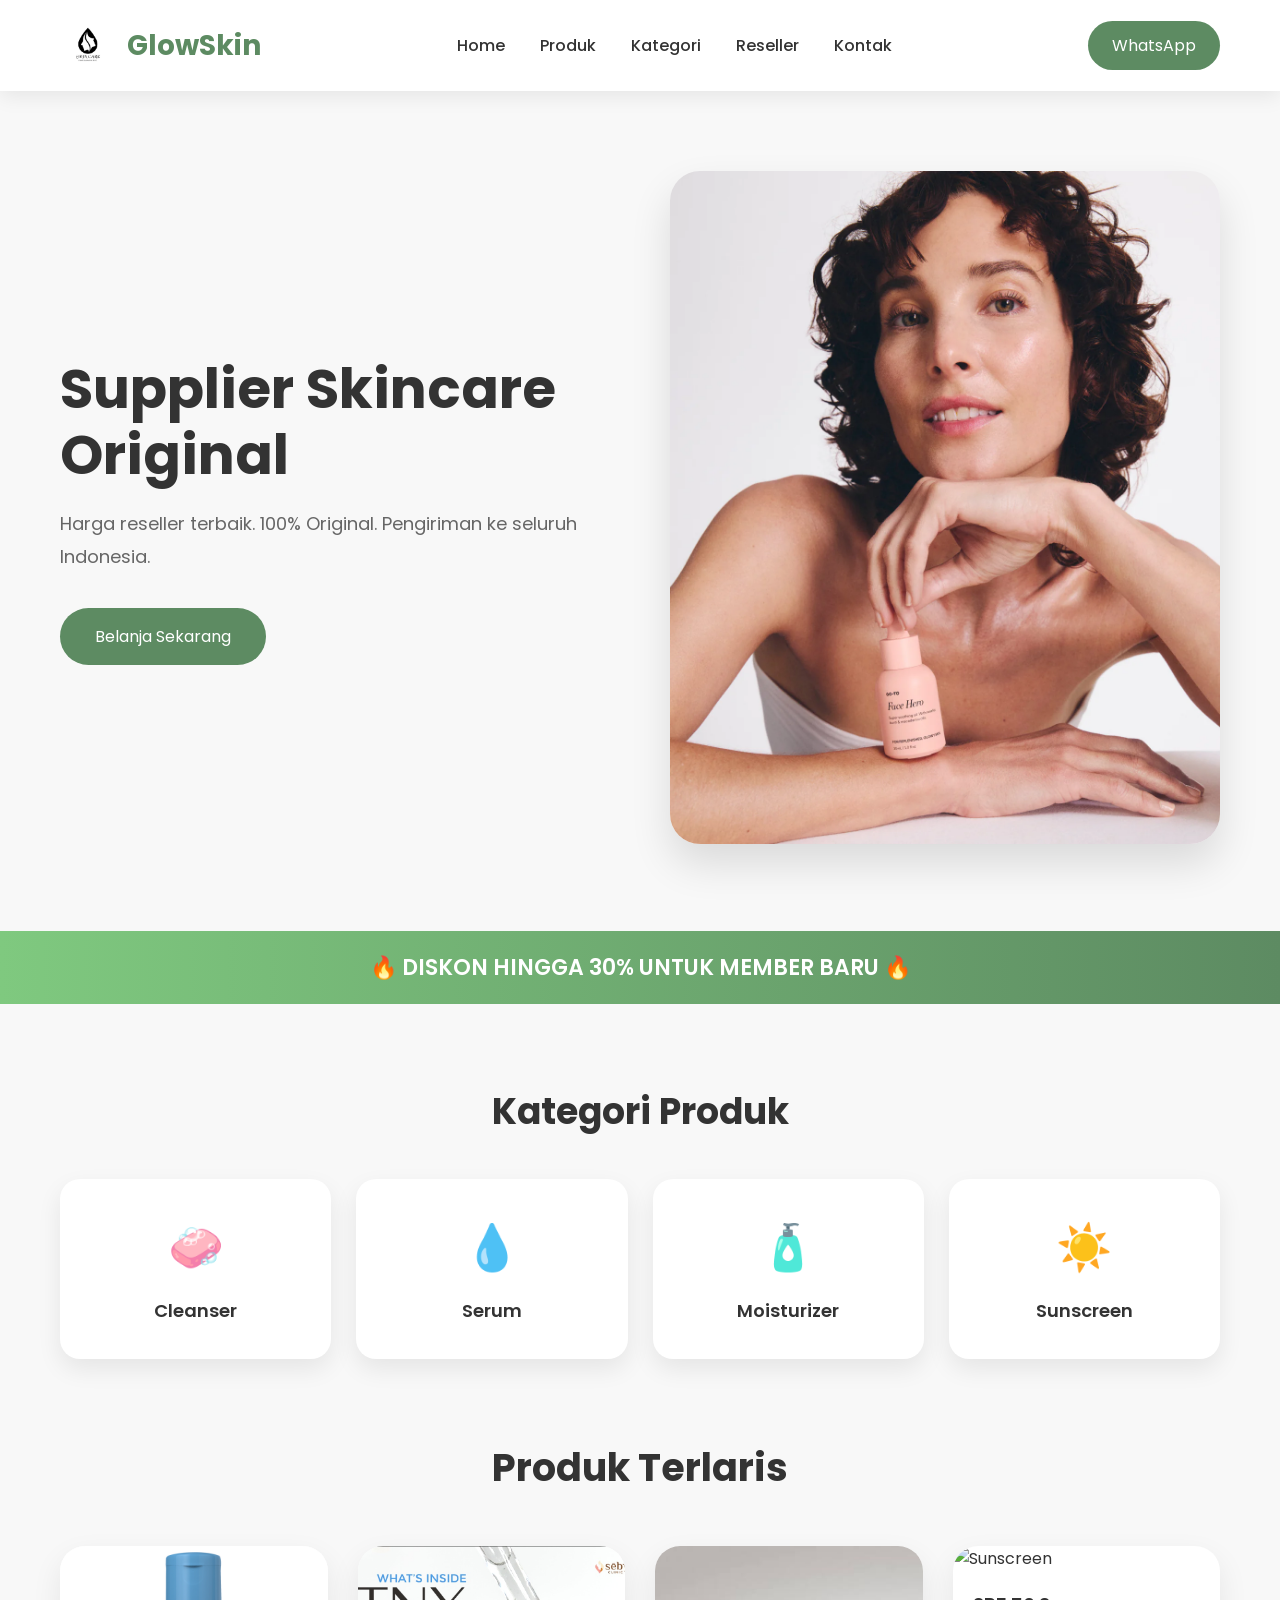
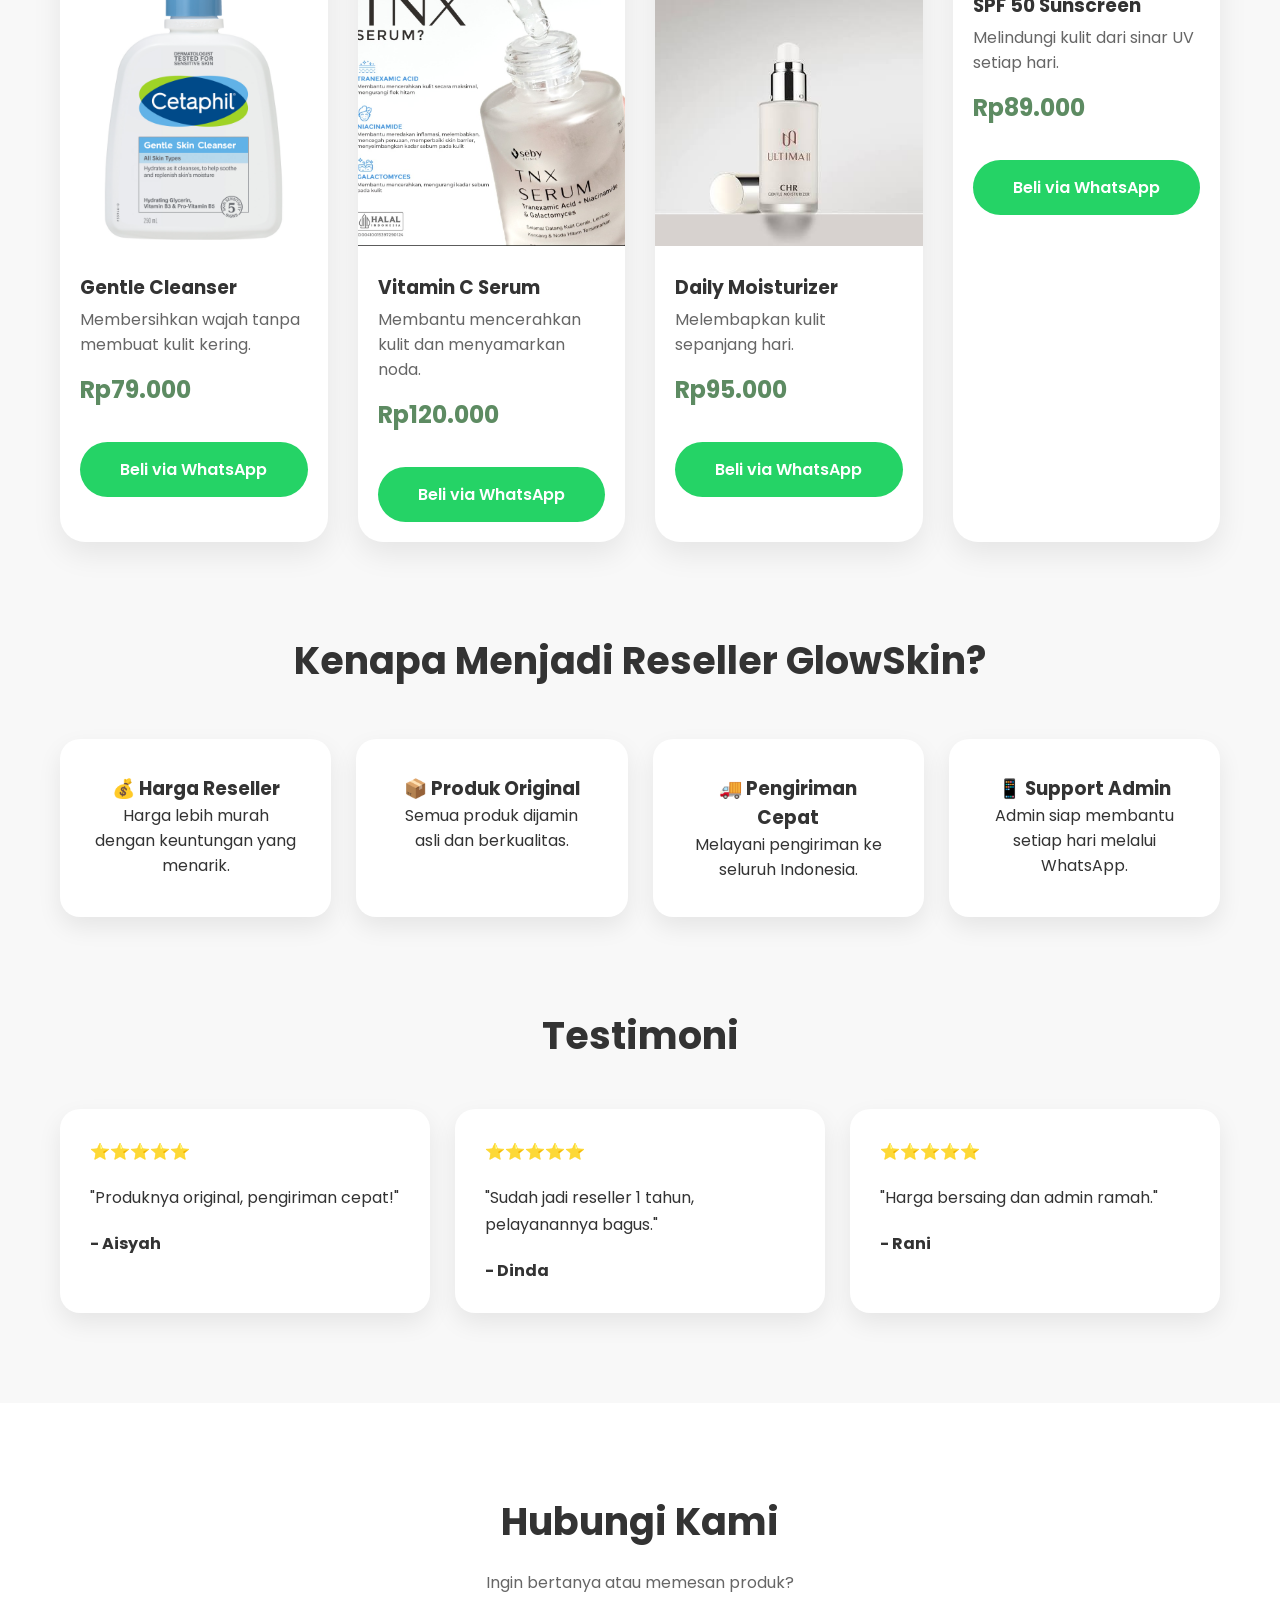
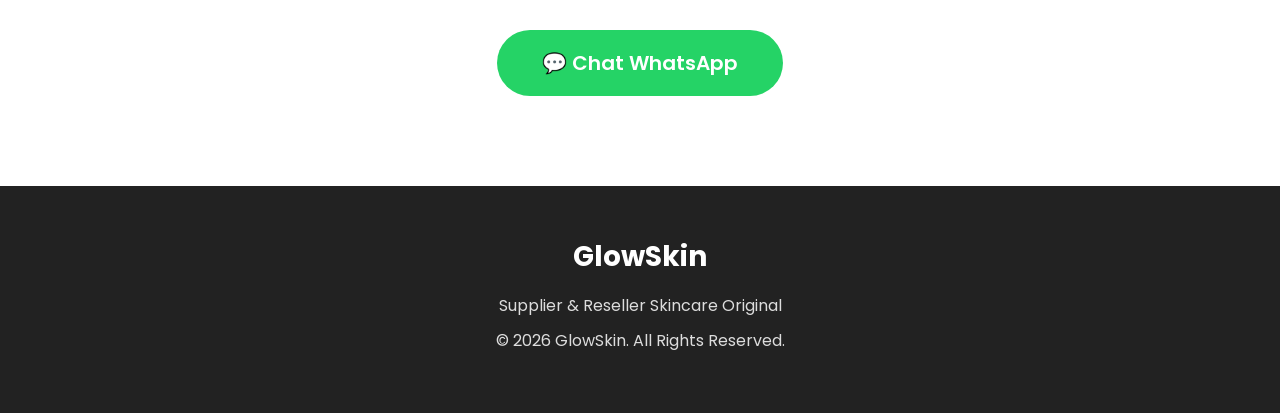
==== commit 49d0700e: "Update tampilan website" ====
--- a/index.html
+++ b/index.html
@@ -1,18 +1,21 @@
 <!DOCTYPE html>
 <html lang="id">
 <head>
-    <meta charset="UTF-8">
-    <meta name="viewport" content="width=device-width, initial-scale=1.0">
-    <title>GlowSkin | Reseller Skincare</title>
-
-    <link rel="stylesheet" href="style.css">
-
-    <link rel="preconnect" href="https://fonts.googleapis.com">
-    <link rel="preconnect" href="https://fonts.gstatic.com" crossorigin>
-
-    <link href="https://fonts.googleapis.com/css2?family=Poppins:wght@300;400;500;600;700&display=swap" rel="stylesheet">
+
+<meta charset="UTF-8">
+<meta name="viewport" content="width=device-width, initial-scale=1.0">
+
+<title>GlowSkin | Reseller Skincare</title>
+
+<link rel="stylesheet" href="style.css">
+
+<link rel="preconnect" href="https://fonts.googleapis.com">
+<link rel="preconnect" href="https://fonts.gstatic.com" crossorigin>
+
+<link href="https://fonts.googleapis.com/css2?family=Poppins:wght@300;400;500;600;700&display=swap" rel="stylesheet">
 
 </head>
+
 <body>
 
 <!-- ================= NAVBAR ================= -->
@@ -32,39 +35,25 @@
 <ul>
 
 <li><a href="#home">Home</a></li>
+
 <li><a href="#produk">Produk</a></li>
+
+<li><a href="#kategori">Kategori</a></li>
+
 <li><a href="#reseller">Reseller</a></li>
-<li><a href="#testimoni">Testimoni</a></li>
+
 <li><a href="#kontak">Kontak</a></li>
 
 </ul>
 
-<a href="#" class="btn-nav">Belanja</a>
+<a href="https://wa.me/6281234567890" class="btn-nav" target="_blank">
+
+WhatsApp
+
+</a>
 
 </nav>
 
-<div class="logo">
-
-<img src="images/logo.png" alt="Logo">
-
-<h2>GlowSkin</h2>
-
-</div>
-
-<ul>
-
-<li><a href="#home">Home</a></li>
-<li><a href="#produk">Produk</a></li>
-<li><a href="#reseller">Reseller</a></li>
-<li><a href="#testimoni">Testimoni</a></li>
-<li><a href="#kontak">Kontak</a></li>
-
-</ul>
-
-<a href="#" class="btn-nav">Belanja</a>
-
-</nav>
-
 </header>
 
 <!-- ================= HERO ================= -->
@@ -75,28 +64,31 @@
 
 <h1>
 
-Skincare Original<br>
-Harga Reseller
+Supplier Skincare Original
 
 </h1>
 
 <p>
 
-Temukan berbagai produk skincare original
-dengan harga terbaik.
-Cocok untuk dipakai sendiri maupun dijual kembali.
+Harga reseller terbaik.
+
+100% Original.
+
+Pengiriman ke seluruh Indonesia.
 
 </p>
 
 <a href="#produk" class="btn-hero">
-Lihat Produk
+
+Belanja Sekarang
+
 </a>
 
 </div>
 
 <div class="hero-image">
 
-<img src="images/banner.jpg">
+<img src="images/hero.jpg">
 
 </div>
 
@@ -106,16 +98,51 @@
 
 <section class="promo">
 
-<h2>🔥 Promo Bulan Ini 🔥</h2>
-
-<p>
-
-Diskon sampai
-<b>30%</b>
-untuk pembelian minimal
-5 produk.
-
-</p>
+🔥 DISKON HINGGA 30% UNTUK MEMBER BARU 🔥
+
+</section>
+
+<!-- ================= KATEGORI ================= -->
+
+<section class="kategori" id="kategori">
+
+<h2>Kategori Produk</h2>
+
+<div class="kategori-container">
+
+<div class="kategori-card">
+
+🧼
+
+<p>Cleanser</p>
+
+</div>
+
+<div class="kategori-card">
+
+💧
+
+<p>Serum</p>
+
+</div>
+
+<div class="kategori-card">
+
+🧴
+
+<p>Moisturizer</p>
+
+</div>
+
+<div class="kategori-card">
+
+☀️
+
+<p>Sunscreen</p>
+
+</div>
+
+</div>
 
 </section>
 
@@ -126,58 +153,67 @@
 <h2>Produk Terlaris</h2>
 
 <div class="produk-container">
+    <div class="card">
+
+    <img src="images/cleanser.jpg" alt="Cleanser">
+
+    <h3>Gentle Cleanser</h3>
+
+    <p>Membersihkan wajah tanpa membuat kulit kering.</p>
+
+    <h4>Rp79.000</h4>
+
+    <a href="https://wa.me/6281234567890?text=Halo,%20saya%20ingin%20membeli%20Gentle%20Cleanser" class="buy-btn" target="_blank">
+        Beli via WhatsApp
+    </a>
+
+</div>
 
 <div class="card">
 
-<img src="images/cleanser.jpg">
-
-<h3>Gentle Cleanser</h3>
-
-<p>
-
-Membersihkan wajah dengan lembut.
-
-</p>
-
-<h4>Rp79.000</h4>
-
-<button>Beli Sekarang</button>
+    <img src="images/serum.jpg" alt="Serum">
+
+    <h3>Vitamin C Serum</h3>
+
+    <p>Membantu mencerahkan kulit dan menyamarkan noda.</p>
+
+    <h4>Rp120.000</h4>
+
+    <a href="https://wa.me/6281234567890?text=Halo,%20saya%20ingin%20membeli%20Vitamin%20C%20Serum" class="buy-btn" target="_blank">
+        Beli via WhatsApp
+    </a>
 
 </div>
 
 <div class="card">
 
-<img src="images/serum.jpg">
-
-<h3>Vitamin C Serum</h3>
-
-<p>
-
-Membantu mencerahkan kulit.
-
-</p>
-
-<h4>Rp120.000</h4>
-
-<button>Beli Sekarang</button>
+    <img src="images/moisturizer.jpg" alt="Moisturizer">
+
+    <h3>Daily Moisturizer</h3>
+
+    <p>Melembapkan kulit sepanjang hari.</p>
+
+    <h4>Rp95.000</h4>
+
+    <a href="https://wa.me/6281234567890?text=Halo,%20saya%20ingin%20membeli%20Daily%20Moisturizer" class="buy-btn" target="_blank">
+        Beli via WhatsApp
+    </a>
 
 </div>
 
 <div class="card">
 
-<img src="images/moisturizer.jpg">
-
-<h3>Daily Moisturizer</h3>
-
-<p>
-
-Menjaga kelembapan kulit.
-
-</p>
-
-<h4>Rp95.000</h4>
-
-<button>Beli Sekarang</button>
+    <img src="images/sunscreen.jpg" alt="Sunscreen">
+
+    <h3>SPF 50 Sunscreen</h3>
+
+    <p>Melindungi kulit dari sinar UV setiap hari.</p>
+
+    <h4>Rp89.000</h4>
+
+    <a href="https://wa.me/6281234567890?text=Halo,%20saya%20ingin%20membeli%20SPF%2050%20Sunscreen" class="buy-btn" target="_blank">
+        Beli via WhatsApp
+    </a>
 
 </div>
 
@@ -189,141 +225,92 @@
 
 <section class="reseller" id="reseller">
 
-    <h2>Gabung Menjadi Reseller</h2>
-
-    <p>
-        Mulai bisnis skincare tanpa stok banyak.
-        Dapatkan harga khusus reseller dan berbagai keuntungan menarik.
-    </p>
-
-    <div class="reseller-container">
-
-        <div class="reseller-box">
-            <h3>💰 Harga Khusus</h3>
-            <p>Dapatkan harga lebih murah untuk semua produk.</p>
-        </div>
-
-        <div class="reseller-box">
-            <h3>🚚 Pengiriman Cepat</h3>
-            <p>Pesanan diproses dengan cepat ke seluruh Indonesia.</p>
-        </div>
-
-        <div class="reseller-box">
-            <h3>📦 Produk Original</h3>
-            <p>100% produk original dan berkualitas.</p>
-        </div>
-
-        <div class="reseller-box">
-            <h3>📱 Support Marketing</h3>
-            <p>Mendapatkan foto produk dan materi promosi.</p>
-        </div>
-
-    </div>
+<h2>Kenapa Menjadi Reseller GlowSkin?</h2>
+
+<div class="reseller-container">
+
+<div class="reseller-box">
+<h3>💰 Harga Reseller</h3>
+<p>Harga lebih murah dengan keuntungan yang menarik.</p>
+</div>
+
+<div class="reseller-box">
+<h3>📦 Produk Original</h3>
+<p>Semua produk dijamin asli dan berkualitas.</p>
+</div>
+
+<div class="reseller-box">
+<h3>🚚 Pengiriman Cepat</h3>
+<p>Melayani pengiriman ke seluruh Indonesia.</p>
+</div>
+
+<div class="reseller-box">
+<h3>📱 Support Admin</h3>
+<p>Admin siap membantu setiap hari melalui WhatsApp.</p>
+</div>
+
+</div>
 
 </section>
 
 <!-- ================= TESTIMONI ================= -->
 
-<section class="testimoni" id="testimoni">
-
-    <h2>Testimoni Pelanggan</h2>
-
-    <div class="testimoni-container">
-
-        <div class="testi-card">
-            ⭐⭐⭐⭐⭐
-            <p>
-                Produk original dan pengiriman sangat cepat.
-            </p>
-            <h4>- Aisyah</h4>
-        </div>
-
-        <div class="testi-card">
-            ⭐⭐⭐⭐⭐
-            <p>
-                Sudah menjadi reseller selama 6 bulan.
-                Penjualannya sangat bagus.
-            </p>
-            <h4>- Sarah</h4>
-        </div>
-
-        <div class="testi-card">
-            ⭐⭐⭐⭐⭐
-            <p>
-                Harga murah dan kualitas produknya mantap.
-            </p>
-            <h4>- Dinda</h4>
-        </div>
-
-    </div>
-
-</section>
-
-<!-- ================= FAQ ================= -->
-
-<section class="faq">
-
-    <h2>Pertanyaan Umum</h2>
-
-    <div class="faq-box">
-        <h3>Apakah produk original?</h3>
-        <p>Ya, semua produk yang kami jual 100% original.</p>
-    </div>
-
-    <div class="faq-box">
-        <h3>Minimal order reseller?</h3>
-        <p>Minimal pembelian hanya 5 produk.</p>
-    </div>
-
-    <div class="faq-box">
-        <h3>Apakah bisa dikirim ke seluruh Indonesia?</h3>
-        <p>Bisa. Kami melayani pengiriman ke seluruh Indonesia.</p>
-    </div>
+<section class="testimoni">
+
+<h2>Testimoni</h2>
+
+<div class="testimoni-container">
+
+<div class="testi">
+⭐⭐⭐⭐⭐
+<p>"Produknya original, pengiriman cepat!"</p>
+<b>- Aisyah</b>
+</div>
+
+<div class="testi">
+⭐⭐⭐⭐⭐
+<p>"Sudah jadi reseller 1 tahun, pelayanannya bagus."</p>
+<b>- Dinda</b>
+</div>
+
+<div class="testi">
+⭐⭐⭐⭐⭐
+<p>"Harga bersaing dan admin ramah."</p>
+<b>- Rani</b>
+</div>
+
+</div>
 
 </section>
 
 <!-- ================= KONTAK ================= -->
 
-<section class="contact" id="kontak">
-
-    <h2>Hubungi Kami</h2>
-
-    <p>Ingin bertanya atau memesan produk? Hubungi kami melalui WhatsApp.</p>
-
-    <a href="https://wa.me/6281234567890?text=Halo,%20saya%20ingin%20bertanya%20tentang%20produk%20GlowSkin"
-       class="wa-contact"
-       target="_blank">
-
-       💬 Chat via WhatsApp
-
-    </a>
-
-</section>
-
-</section>
-
-<!-- ================= FOOTER ================= -->
+<section class="kontak" id="kontak">
+
+<h2>Hubungi Kami</h2>
+
+<p>Ingin bertanya atau memesan produk?</p>
+
+<a href="https://wa.me/6287828163765" class="wa-big" target="_blank">
+
+💬 Chat WhatsApp
+
+</a>
+
+</section>
 
 <footer>
 
-    <h2>GlowSkin</h2>
-
-    <p>
-        Supplier & Reseller Skincare Original
-    </p>
-
-    <p>
-        © 2026 GlowSkin. All Rights Reserved.
-    </p>
+<h3>GlowSkin</h3>
+
+<p>Supplier & Reseller Skincare Original</p>
+
+<p>© 2026 GlowSkin. All Rights Reserved.</p>
 
 </footer>
-<!-- Tombol WhatsApp -->
-
-<a href="https://wa.me/6281234567890" class="wa-button" target="_blank">
-    💬
-</a>
 
 <script src="script.js"></script>
 
 </body>
+
 </html>
--- a/style.css
+++ b/style.css
@@ -1,504 +1,689 @@
+/* ===========================
+   RESET
+=========================== */
+
 *{
     margin:0;
     padding:0;
     box-sizing:border-box;
     font-family:'Poppins',sans-serif;
+}
+
+html{
     scroll-behavior:smooth;
 }
 
 body{
-    background:#fafaf8;
+    background:#f8f8f8;
     color:#333;
 }
 
-/* ===== NAVBAR ===== */
+/* ===========================
+   NAVBAR
+=========================== */
 
 header{
+
     position:sticky;
+
     top:0;
-    z-index:999;
+
+    z-index:1000;
+
+    background:white;
+
+    box-shadow:0 5px 20px rgba(0,0,0,.08);
+
 }
 
 nav{
+
+    max-width:1200px;
+
+    margin:auto;
+
     display:flex;
+
     justify-content:space-between;
+
     align-items:center;
-    padding:18px 8%;
-    background:#fff;
-    box-shadow:0 2px 15px rgba(0,0,0,.08);
+
+    padding:18px 20px;
+
 }
 
 .logo{
+
     display:flex;
+
     align-items:center;
-    gap:10px;
+
+    gap:12px;
+
 }
 
 .logo img{
-    width:45px;
+
+    width:55px;
+
+    height:55px;
+
+    object-fit:contain;
+
 }
 
 .logo h2{
+
     color:#5d8b62;
+
+    font-size:28px;
+
 }
 
 nav ul{
+
     display:flex;
+
     list-style:none;
+
     gap:35px;
+
 }
 
 nav ul li a{
+
     text-decoration:none;
+
     color:#333;
+
     font-weight:500;
-    transition:.3s;
+
+    transition:.3s;
+
 }
 
 nav ul li a:hover{
+
     color:#5d8b62;
+
 }
 
 .btn-nav{
+
     background:#5d8b62;
-    color:white;
+
+    color:white;
+
+    padding:12px 24px;
+
+    border-radius:30px;
+
     text-decoration:none;
-    padding:12px 25px;
+
+    transition:.3s;
+
+}
+
+.btn-nav:hover{
+
+    transform:translateY(-3px);
+
+}
+
+/* ===========================
+   HERO
+=========================== */
+
+.hero{
+
+    max-width:1200px;
+
+    margin:auto;
+
+    display:grid;
+
+    grid-template-columns:1fr 1fr;
+
+    align-items:center;
+
+    gap:60px;
+
+    padding:80px 20px;
+
+}
+
+.hero-text h1{
+
+    font-size:55px;
+
+    line-height:1.2;
+
+    margin-bottom:20px;
+
+}
+
+.hero-text p{
+
+    font-size:18px;
+
+    color:#666;
+
+    margin-bottom:35px;
+
+    line-height:1.8;
+
+}
+
+.btn-hero{
+
+    display:inline-block;
+
+    background:#5d8b62;
+
+    color:white;
+
+    padding:16px 35px;
+
+    border-radius:35px;
+
+    text-decoration:none;
+
+    transition:.3s;
+
+}
+
+.btn-hero:hover{
+
+    transform:scale(1.05);
+
+}
+
+.hero-image img{
+
+    width:100%;
+
     border-radius:30px;
-}
-
-/* ===== HERO ===== */
-
-.hero{
-    display:flex;
-    align-items:center;
-    justify-content:space-between;
-    padding:80px 8%;
-    gap:60px;
-}
-
-.hero-text{
-    flex:1;
-}
-
-.hero-text h1{
-    font-size:58px;
-    line-height:1.2;
-    margin-bottom:20px;
-}
-
-.hero-text p{
+
+    box-shadow:0 20px 40px rgba(0,0,0,.12);
+
+}
+/* ===========================
+   PROMO
+=========================== */
+
+.promo{
+
+    background:linear-gradient(90deg,#7fc97f,#5d8b62);
+
+    color:white;
+
+    text-align:center;
+
+    padding:20px;
+
+    font-size:22px;
+
+    font-weight:600;
+
+}
+
+/* ===========================
+   KATEGORI
+=========================== */
+
+.kategori{
+
+    max-width:1200px;
+
+    margin:80px auto;
+
+    padding:0 20px;
+
+}
+
+.kategori h2{
+
+    text-align:center;
+
+    font-size:36px;
+
+    margin-bottom:40px;
+
+}
+
+.kategori-container{
+
+    display:grid;
+
+    grid-template-columns:repeat(4,1fr);
+
+    gap:25px;
+
+}
+
+.kategori-card{
+
+    background:white;
+
+    border-radius:20px;
+
+    padding:35px;
+
+    text-align:center;
+
+    box-shadow:0 10px 25px rgba(0,0,0,.08);
+
+    cursor:pointer;
+
+    transition:.3s;
+
+}
+
+.kategori-card:hover{
+
+    transform:translateY(-10px);
+
+    background:#5d8b62;
+
+    color:white;
+
+}
+
+.kategori-card{
+
+    font-size:45px;
+
+}
+
+.kategori-card p{
+
+    margin-top:15px;
+
     font-size:18px;
-    margin-bottom:35px;
-    line-height:1.8;
-}
-
-.btn-hero{
-
-    display:inline-block;
-
-    background:#5d8b62;
+
+    font-weight:600;
+
+}
+
+/* ===========================
+   PRODUK
+=========================== */
+
+.produk{
+
+    max-width:1200px;
+
+    margin:80px auto;
+
+    padding:0 20px;
+
+}
+
+.produk h2{
+
+    text-align:center;
+
+    font-size:38px;
+
+    margin-bottom:50px;
+
+}
+
+.produk-container{
+
+    display:grid;
+
+    grid-template-columns:repeat(auto-fit,minmax(260px,1fr));
+
+    gap:30px;
+
+}
+
+.card{
+
+    background:white;
+
+    border-radius:25px;
+
+    overflow:hidden;
+
+    box-shadow:0 12px 30px rgba(0,0,0,.08);
+
+    transition:.35s;
+
+}
+
+.card:hover{
+
+    transform:translateY(-12px);
+
+    box-shadow:0 18px 40px rgba(0,0,0,.18);
+
+}
+
+.card img{
+
+    width:100%;
+
+    height:300px;
+
+    object-fit:cover;
+
+}
+
+.card h3{
+
+    padding:20px 20px 5px;
+
+}
+
+.card p{
+
+    padding:0 20px;
+
+    color:#666;
+
+}
+
+.card h4{
+
+    padding:15px 20px;
+
+    color:#5d8b62;
+
+    font-size:24px;
+
+}
+
+.buy-btn{
+
+    display:block;
+
+    margin:20px;
+
+    text-align:center;
+
+    background:#25D366;
 
     color:white;
 
     text-decoration:none;
 
-    padding:18px 40px;
-
-    border-radius:50px;
-
-    font-size:18px;
-
-    transition:.3s;
-
-}
-
-.btn-hero:hover{
-
-    transform:scale(1.05);
-
-}
-}
-
-.hero-image{
-    flex:1;
-}
-
-.hero-image img{
-    width:100%;
-    border-radius:25px;
-}
-
-/* ===== PROMO ===== */
-
-.promo{
-    background:#5d8b62;
-    color:white;
-    text-align:center;
-    padding:50px;
-}
-
-.promo h2{
-    margin-bottom:10px;
-}
-
-/* ===== PRODUK ===== */
-
-.produk{
-    padding:80px 8%;
-}
-
-.produk h2{
-    text-align:center;
+    padding:15px;
+
+    border-radius:30px;
+
+    transition:.3s;
+
+    font-weight:600;
+
+}
+
+.buy-btn:hover{
+
+    background:#1faa52;
+
+}
+/* ===========================
+   RESELLER
+=========================== */
+
+.reseller{
+
+    max-width:1200px;
+    margin:90px auto;
+    padding:0 20px;
+
+}
+
+.reseller h2{
+
+    text-align:center;
+    font-size:38px;
     margin-bottom:50px;
-}
-
-.produk-container{
+
+}
+
+.reseller-container{
+
     display:grid;
     grid-template-columns:repeat(auto-fit,minmax(250px,1fr));
-    gap:30px;
-}
-
-.card{
+    gap:25px;
+
+}
+
+.reseller-box{
+
     background:white;
+    padding:35px;
     border-radius:20px;
-    overflow:hidden;
-    box-shadow:0 8px 20px rgba(0,0,0,.08);
-    transition:.3s;
-}
-
-.card:hover{
-    transform:translateY(-8px);
-}
-
-.card img{
-    width:100%;
-    height:260px;
-    object-fit:cover;
-}
-
-.card h3,
-.card p,
-.card h4{
-    padding:10px 20px;
-}
-
-.card button{
-    margin:20px;
-    width:calc(100% - 40px);
-    padding:12px;
-    border:none;
-    border-radius:30px;
+    text-align:center;
+    box-shadow:0 10px 25px rgba(0,0,0,.08);
+    transition:.3s;
+
+}
+
+.reseller-box:hover{
+
+    transform:translateY(-10px);
     background:#5d8b62;
     color:white;
-    cursor:pointer;
-}
-
-/* ===== RESELLER ===== */
-
-.reseller,
-.testimoni,
-.faq,
-.contact{
-    padding:80px 8%;
-}
-
-.reseller h2,
-.testimoni h2,
-.faq h2,
-.contact h2{
-    text-align:center;
-    margin-bottom:40px;
-}
-
-.reseller-container,
+
+}
+
+/* ===========================
+   TESTIMONI
+=========================== */
+
+.testimoni{
+
+    max-width:1200px;
+    margin:90px auto;
+    padding:0 20px;
+
+}
+
+.testimoni h2{
+
+    text-align:center;
+    font-size:38px;
+    margin-bottom:45px;
+
+}
+
 .testimoni-container{
+
     display:grid;
-    grid-template-columns:repeat(auto-fit,minmax(220px,1fr));
+    grid-template-columns:repeat(auto-fit,minmax(280px,1fr));
     gap:25px;
-}
-
-.reseller-box,
-.testi-card,
-.faq-box{
+
+}
+
+.testi{
+
     background:white;
-    padding:25px;
+    padding:30px;
     border-radius:20px;
-    box-shadow:0 8px 18px rgba(0,0,0,.08);
-}
-
-/* ===== FORM ===== */
-
-form{
-    max-width:600px;
-    margin:auto;
-}
-
-input,
-textarea{
-    width:100%;
-    padding:15px;
-    margin-bottom:20px;
-    border:1px solid #ddd;
-    border-radius:12px;
-}
-
-textarea{
-    height:160px;
-}
-
-form button{
-    width:100%;
-    padding:15px;
-    background:#5d8b62;
-    color:white;
-    border:none;
-    border-radius:30px;
-    cursor:pointer;
-}
-
-/* ===== FOOTER ===== */
+    box-shadow:0 10px 25px rgba(0,0,0,.08);
+    transition:.3s;
+
+}
+
+.testi:hover{
+
+    transform:translateY(-10px);
+
+}
+
+.testi p{
+
+    margin:20px 0;
+    line-height:1.7;
+
+}
+
+/* ===========================
+   KONTAK
+=========================== */
+
+.kontak{
+
+    text-align:center;
+    padding:90px 20px;
+    background:white;
+
+}
+
+.kontak h2{
+
+    font-size:38px;
+
+}
+
+.kontak p{
+
+    margin:20px 0 35px;
+    color:#666;
+
+}
+
+.wa-big{
+
+    display:inline-block;
+
+    background:#25D366;
+
+    color:white;
+
+    text-decoration:none;
+
+    padding:18px 45px;
+
+    border-radius:50px;
+
+    font-size:20px;
+
+    font-weight:600;
+
+    transition:.3s;
+
+}
+
+.wa-big:hover{
+
+    transform:scale(1.05);
+
+}
+
+/* ===========================
+   FOOTER
+=========================== */
 
 footer{
+
     background:#222;
-    color:white;
-    text-align:center;
-    padding:40px 20px;
-}
-
-/* ================= HP ================= */
+
+    color:white;
+
+    text-align:center;
+
+    padding:50px 20px;
+
+}
+
+footer h3{
+
+    font-size:28px;
+
+    margin-bottom:15px;
+
+}
+
+footer p{
+
+    color:#ddd;
+
+    margin:10px 0;
+
+}
+
+/* ===========================
+   RESPONSIVE HP
+=========================== */
 
 @media(max-width:768px){
 
-nav{
-    flex-direction:column;
-    gap:20px;
-}
-
-nav ul{
-    flex-wrap:wrap;
-    justify-content:center;
-    gap:15px;
-}
-
-.hero{
-    flex-direction:column-reverse;
-    text-align:center;
-    padding:50px 20px;
-}
-
-.hero-text h1{
-    font-size:38px;
-}
-
-.hero-text p{
-    font-size:16px;
-}
-
-.hero-image img{
-    max-width:380px;
-}
-
-.produk-container{
-    grid-template-columns:repeat(2,1fr);
-}
-
-.card img{
-    height:180px;
-}
-
-.reseller-container,
-.testimoni-container{
-    grid-template-columns:repeat(2,1fr);
-}
-
-}
-/* ================= ANIMASI ================= */
-
-.hero{
-
-    animation:fadeUp 1s ease;
-
-}
-
-.card{
-
-    animation:fadeUp .8s ease;
-
-}
-
-@keyframes fadeUp{
-
-    from{
-
-        opacity:0;
-        transform:translateY(40px);
-
-    }
-
-    to{
-
-        opacity:1;
-        transform:translateY(0);
-
-    }
-
-}
-/* ===== MENU HAMBURGER ===== */
-
-.menu-toggle{
-    display:none;
-    font-size:32px;
-    cursor:pointer;
-}
-
-@media(max-width:768px){
-
-    .menu-toggle{
-        display:block;
-    }
-
     nav{
-        position:relative;
+
+        flex-direction:column;
+        gap:20px;
+
     }
 
     nav ul{
 
-        display:none;
-
-        flex-direction:column;
-
-        position:absolute;
-
-        top:80px;
-
-        left:0;
-
-        width:100%;
-
-        background:white;
-
-        padding:20px;
-
-        box-shadow:0 10px 20px rgba(0,0,0,.1);
-
-    }
-
-    nav ul.active{
-
-        display:flex;
-
-    }
-
-    .btn-nav{
-
-        display:none;
-
-    }
-
-}
-/* ===== WhatsApp Contact ===== */
-
-.contact{
-    text-align:center;
-}
-
-.contact p{
-    margin:20px 0;
-    font-size:18px;
-}
-
-.wa-contact{
-    display:inline-block;
-    background:#25D366;
-    color:white;
-    text-decoration:none;
-    padding:18px 35px;
-    border-radius:50px;
-    font-size:20px;
-    font-weight:600;
-    transition:.3s;
-}
-
-.wa-contact:hover{
-    background:#1ebe5d;
-    transform:scale(1.05);
-.sidebar{
-
-    position:fixed;
-
-    left:20px;
-
-    top:120px;
-
-    width:230px;
-
-    background:white;
-
-    border-radius:20px;
-
-    box-shadow:0 10px 30px rgba(0,0,0,.1);
-
-    padding:20px;
-
-}
-
-.sidebar-logo{
-
-    text-align:center;
-
-    margin-bottom:25px;
-
-}
-
-.sidebar-logo img{
-
-    width:70px;
-
-}
-
-.sidebar-logo h2{
-
-    margin-top:10px;
-
-    color:#5d8b62;
-
-}
-
-.sidebar a{
-
-    display:block;
-
-    text-decoration:none;
-
-    color:#333;
-
-    padding:14px;
-
-    border-radius:12px;
-
-    margin-bottom:10px;
-
-    transition:.3s;
-
-}
-
-.sidebar a:hover{
-
-    background:#5d8b62;
-
-    color:white;
-
-}
-
-.shop-btn{
-
-    background:#5d8b62;
-
-    color:white !important;
-
-    text-align:center;
-
-    margin-top:20px;
+        flex-wrap:wrap;
+        justify-content:center;
+        gap:15px;
+
+    }
+
+    .hero{
+
+        grid-template-columns:1fr;
+        text-align:center;
+
+    }
+
+    .hero-text h1{
+
+        font-size:38px;
+
+    }
+
+    .hero-image{
+
+        order:-1;
+
+    }
+
+    .kategori-container{
+
+        grid-template-columns:repeat(2,1fr);
+
+    }
+
+    .produk-container{
+
+        grid-template-columns:repeat(2,1fr);
+
+    }
+
+    .card img{
+
+        height:180px;
+
+    }
+
+}
+/* ===========================
+   Animasi Scroll
+=========================== */
+
+.hidden{
+
+    opacity:0;
+
+    transform:translateY(60px);
+
+    transition:1s;
+
+}
+
+.show{
+
+    opacity:1;
+
+    transform:translateY(0);
 
 }
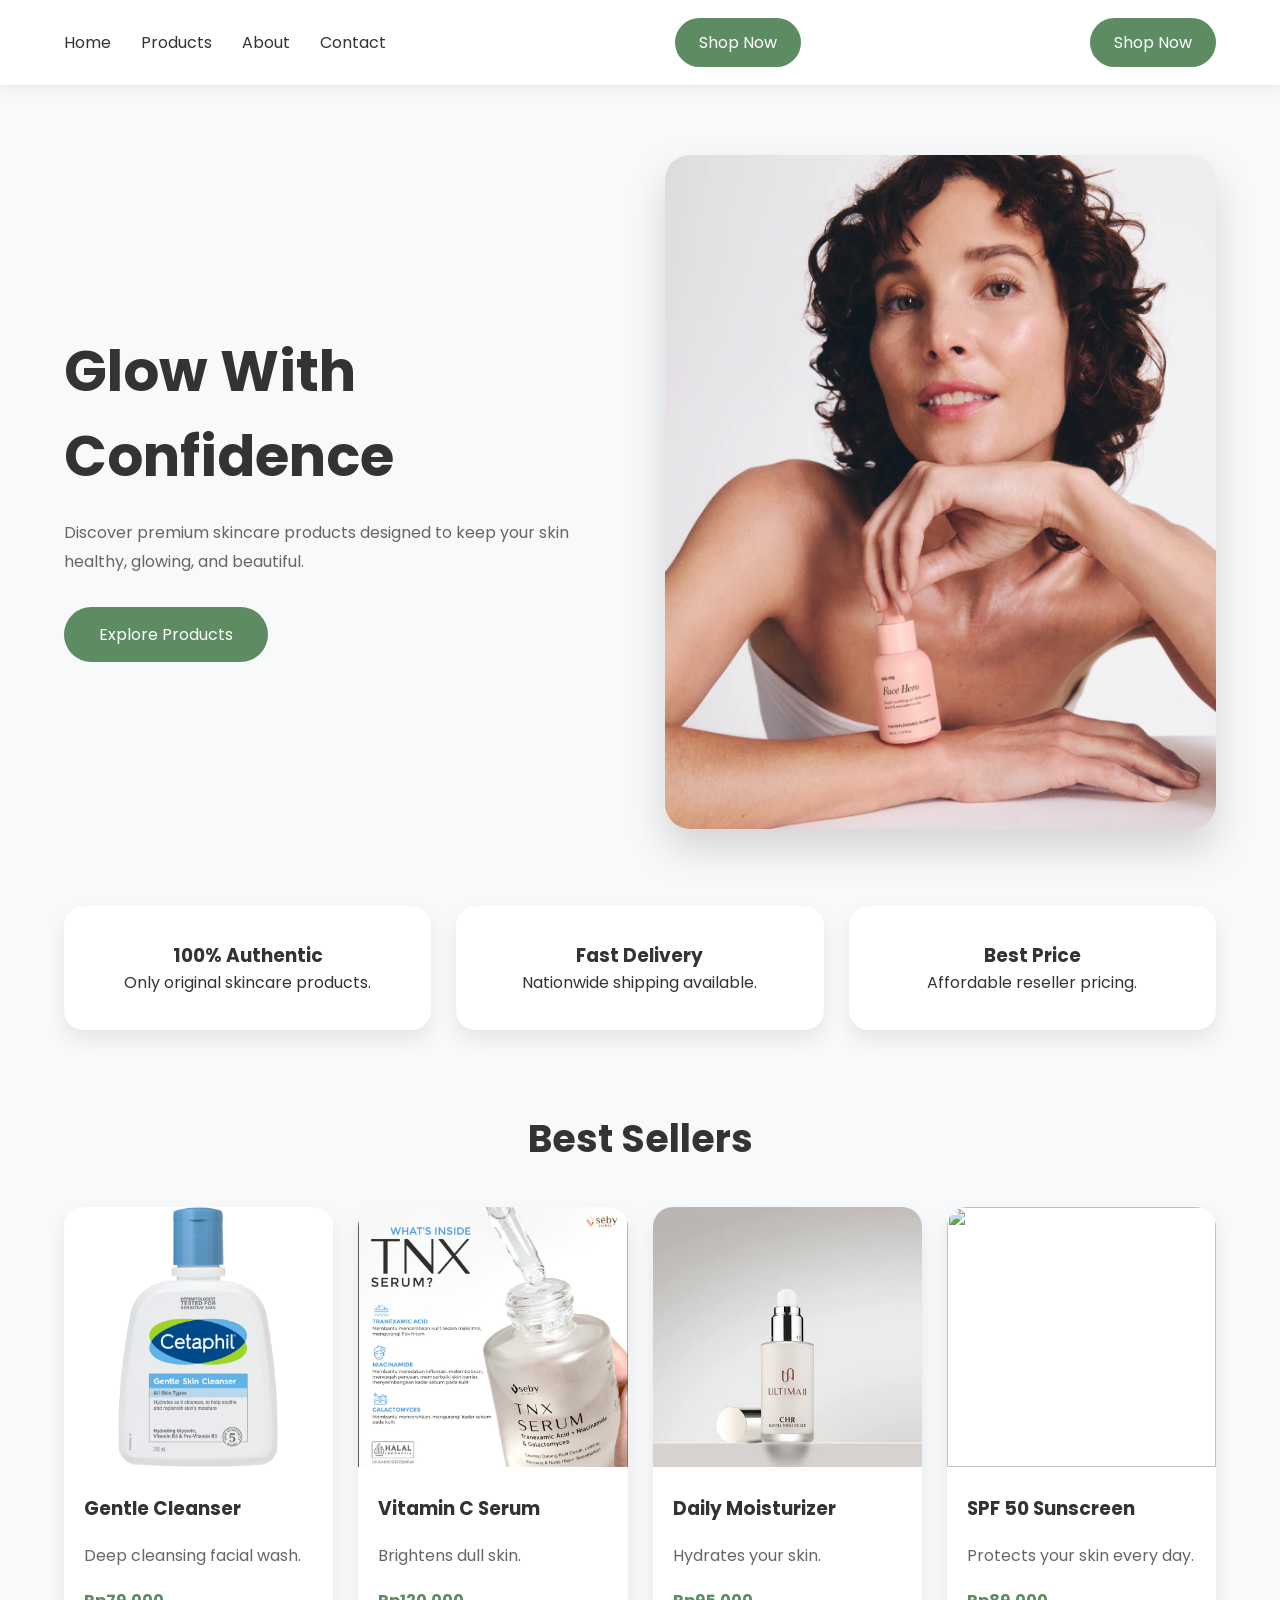
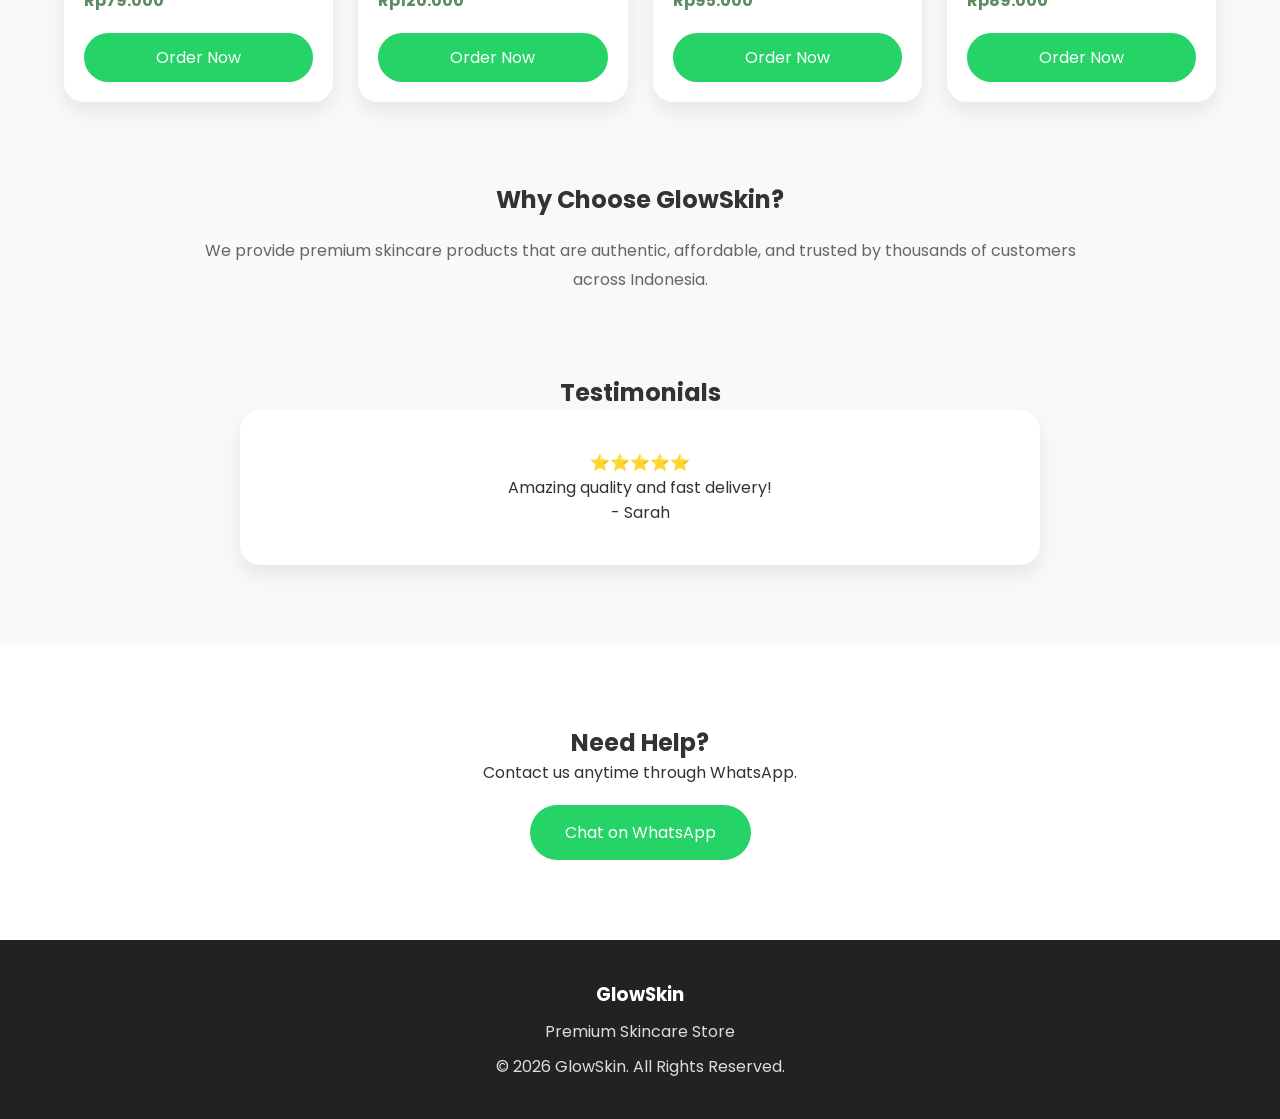
==== commit 253ca40d: "update website" ====
--- a/index.html
+++ b/index.html
@@ -1,315 +1,264 @@
 <!DOCTYPE html>
-<html lang="id">
+<html lang="en">
+
 <head>
-
-<meta charset="UTF-8">
-<meta name="viewport" content="width=device-width, initial-scale=1.0">
-
-<title>GlowSkin | Reseller Skincare</title>
-
-<link rel="stylesheet" href="style.css">
-
-<link rel="preconnect" href="https://fonts.googleapis.com">
-<link rel="preconnect" href="https://fonts.gstatic.com" crossorigin>
-
-<link href="https://fonts.googleapis.com/css2?family=Poppins:wght@300;400;500;600;700&display=swap" rel="stylesheet">
-
+    <meta charset="UTF-8">
+    <meta name="viewport" content="width=device-width, initial-scale=1.0">
+    <title>GlowSkin | Premium Skincare</title>
+
+    <link rel="stylesheet" href="style.css">
+
+    <link rel="preconnect" href="https://fonts.googleapis.com">
+    <link rel="preconnect" href="https://fonts.gstatic.com" crossorigin>
+
+    <link href="https://fonts.googleapis.com/css2?family=Poppins:wght@300;400;500;600;700&display=swap"
+        rel="stylesheet">
 </head>
 
 <body>
 
-<!-- ================= NAVBAR ================= -->
-
-<header>
-
-<nav>
-
-<div class="logo">
-
-<img src="images/logo.png" alt="Logo">
-
-<h2>GlowSkin</h2>
-
+    <!-- ================= NAVBAR ================= -->
+
+    <header>
+
+        <div class="container">
+
+            <div class="menu-toggle">
+    ☰
 </div>
 
-<ul>
-
-<li><a href="#home">Home</a></li>
-
-<li><a href="#produk">Produk</a></li>
-
-<li><a href="#kategori">Kategori</a></li>
-
-<li><a href="#reseller">Reseller</a></li>
-
-<li><a href="#kontak">Kontak</a></li>
-
-</ul>
-
-<a href="https://wa.me/6281234567890" class="btn-nav" target="_blank">
-
-WhatsApp
-
-</a>
+<nav id="navMenu">
+
+    <ul>
+
+        <li><a href="#home">Home</a></li>
+
+        <li><a href="#products">Products</a></li>
+
+        <li><a href="#about">About</a></li>
+
+        <li><a href="#contact">Contact</a></li>
+
+    </ul>
 
 </nav>
 
-</header>
-
-<!-- ================= HERO ================= -->
-
-<section class="hero" id="home">
-
-<div class="hero-text">
-
-<h1>
-
-Supplier Skincare Original
-
-</h1>
-
-<p>
-
-Harga reseller terbaik.
-
-100% Original.
-
-Pengiriman ke seluruh Indonesia.
-
-</p>
-
-<a href="#produk" class="btn-hero">
-
-Belanja Sekarang
-
-</a>
-
-</div>
-
-<div class="hero-image">
-
-<img src="images/hero.jpg">
-
-</div>
-
-</section>
-
-<!-- ================= PROMO ================= -->
-
-<section class="promo">
-
-🔥 DISKON HINGGA 30% UNTUK MEMBER BARU 🔥
-
-</section>
-
-<!-- ================= KATEGORI ================= -->
-
-<section class="kategori" id="kategori">
-
-<h2>Kategori Produk</h2>
-
-<div class="kategori-container">
-
-<div class="kategori-card">
-
-🧼
-
-<p>Cleanser</p>
-
-</div>
-
-<div class="kategori-card">
-
-💧
-
-<p>Serum</p>
-
-</div>
-
-<div class="kategori-card">
-
-🧴
-
-<p>Moisturizer</p>
-
-</div>
-
-<div class="kategori-card">
-
-☀️
-
-<p>Sunscreen</p>
-
-</div>
-
-</div>
-
-</section>
-
-<!-- ================= PRODUK ================= -->
-
-<section class="produk" id="produk">
-
-<h2>Produk Terlaris</h2>
-
-<div class="produk-container">
-    <div class="card">
-
-    <img src="images/cleanser.jpg" alt="Cleanser">
-
-    <h3>Gentle Cleanser</h3>
-
-    <p>Membersihkan wajah tanpa membuat kulit kering.</p>
-
-    <h4>Rp79.000</h4>
-
-    <a href="https://wa.me/6281234567890?text=Halo,%20saya%20ingin%20membeli%20Gentle%20Cleanser" class="buy-btn" target="_blank">
-        Beli via WhatsApp
-    </a>
-
-</div>
-
-<div class="card">
-
-    <img src="images/serum.jpg" alt="Serum">
-
-    <h3>Vitamin C Serum</h3>
-
-    <p>Membantu mencerahkan kulit dan menyamarkan noda.</p>
-
-    <h4>Rp120.000</h4>
-
-    <a href="https://wa.me/6281234567890?text=Halo,%20saya%20ingin%20membeli%20Vitamin%20C%20Serum" class="buy-btn" target="_blank">
-        Beli via WhatsApp
-    </a>
-
-</div>
-
-<div class="card">
-
-    <img src="images/moisturizer.jpg" alt="Moisturizer">
-
-    <h3>Daily Moisturizer</h3>
-
-    <p>Melembapkan kulit sepanjang hari.</p>
-
-    <h4>Rp95.000</h4>
-
-    <a href="https://wa.me/6281234567890?text=Halo,%20saya%20ingin%20membeli%20Daily%20Moisturizer" class="buy-btn" target="_blank">
-        Beli via WhatsApp
-    </a>
-
-</div>
-
-<div class="card">
-
-    <img src="images/sunscreen.jpg" alt="Sunscreen">
-
-    <h3>SPF 50 Sunscreen</h3>
-
-    <p>Melindungi kulit dari sinar UV setiap hari.</p>
-
-    <h4>Rp89.000</h4>
-
-    <a href="https://wa.me/6281234567890?text=Halo,%20saya%20ingin%20membeli%20SPF%2050%20Sunscreen" class="buy-btn" target="_blank">
-        Beli via WhatsApp
-    </a>
-
-</div>
-
-</div>
-
-</section>
-
-<!-- ================= RESELLER ================= -->
-
-<section class="reseller" id="reseller">
-
-<h2>Kenapa Menjadi Reseller GlowSkin?</h2>
-
-<div class="reseller-container">
-
-<div class="reseller-box">
-<h3>💰 Harga Reseller</h3>
-<p>Harga lebih murah dengan keuntungan yang menarik.</p>
-</div>
-
-<div class="reseller-box">
-<h3>📦 Produk Original</h3>
-<p>Semua produk dijamin asli dan berkualitas.</p>
-</div>
-
-<div class="reseller-box">
-<h3>🚚 Pengiriman Cepat</h3>
-<p>Melayani pengiriman ke seluruh Indonesia.</p>
-</div>
-
-<div class="reseller-box">
-<h3>📱 Support Admin</h3>
-<p>Admin siap membantu setiap hari melalui WhatsApp.</p>
-</div>
-
-</div>
-
-</section>
-
-<!-- ================= TESTIMONI ================= -->
-
-<section class="testimoni">
-
-<h2>Testimoni</h2>
-
-<div class="testimoni-container">
-
-<div class="testi">
-⭐⭐⭐⭐⭐
-<p>"Produknya original, pengiriman cepat!"</p>
-<b>- Aisyah</b>
-</div>
-
-<div class="testi">
-⭐⭐⭐⭐⭐
-<p>"Sudah jadi reseller 1 tahun, pelayanannya bagus."</p>
-<b>- Dinda</b>
-</div>
-
-<div class="testi">
-⭐⭐⭐⭐⭐
-<p>"Harga bersaing dan admin ramah."</p>
-<b>- Rani</b>
-</div>
-
-</div>
-
-</section>
-
-<!-- ================= KONTAK ================= -->
-
-<section class="kontak" id="kontak">
-
-<h2>Hubungi Kami</h2>
-
-<p>Ingin bertanya atau memesan produk?</p>
-
-<a href="https://wa.me/6287828163765" class="wa-big" target="_blank">
-
-💬 Chat WhatsApp
-
-</a>
-
-</section>
-
-<footer>
-
-<h3>GlowSkin</h3>
-
-<p>Supplier & Reseller Skincare Original</p>
-
-<p>© 2026 GlowSkin. All Rights Reserved.</p>
-
-</footer>
-
-<script src="script.js"></script>
+<a href="#products" class="btn">Shop Now</a>
+
+            <a href="#products" class="btn">Shop Now</a>
+
+        </div>
+
+    </header>
+
+    <!-- ================= HERO ================= -->
+
+    <section class="hero" id="home">
+
+        <div class="hero-text">
+
+            <h1>Glow With Confidence</h1>
+
+            <p>
+
+                Discover premium skincare products designed
+                to keep your skin healthy, glowing, and beautiful.
+
+            </p>
+
+            <a href="#products" class="hero-btn">
+
+                Explore Products
+
+            </a>
+
+        </div>
+
+        <div class="hero-image">
+
+            <img src="images/hero.jpg" alt="Hero">
+
+        </div>
+
+    </section>
+
+    <!-- ================= FEATURES ================= -->
+
+    <section class="features">
+
+        <div class="feature">
+
+            <h3>100% Authentic</h3>
+
+            <p>Only original skincare products.</p>
+
+        </div>
+
+        <div class="feature">
+
+            <h3>Fast Delivery</h3>
+
+            <p>Nationwide shipping available.</p>
+
+        </div>
+
+        <div class="feature">
+
+            <h3>Best Price</h3>
+
+            <p>Affordable reseller pricing.</p>
+
+        </div>
+
+    </section>
+
+    <!-- ================= PRODUCTS ================= -->
+
+    <section class="products" id="products">
+
+        <h2>Best Sellers</h2>
+
+        <div class="product-grid">
+
+            <div class="card">
+
+                <img src="images/cleanser.jpg">
+
+                <h3>Gentle Cleanser</h3>
+
+                <p>Deep cleansing facial wash.</p>
+
+                <h4>Rp79.000</h4>
+
+                <a href="#">Order Now</a>
+
+            </div>
+
+            <div class="card">
+
+                <img src="images/serum.jpg">
+
+                <h3>Vitamin C Serum</h3>
+
+                <p>Brightens dull skin.</p>
+
+                <h4>Rp120.000</h4>
+
+                <a href="#">Order Now</a>
+
+            </div>
+
+            <div class="card">
+
+                <img src="images/moisturizer.jpg">
+
+                <h3>Daily Moisturizer</h3>
+
+                <p>Hydrates your skin.</p>
+
+                <h4>Rp95.000</h4>
+
+                <a href="#">Order Now</a>
+
+            </div>
+
+            <div class="card">
+
+                <img src="images/sunscreen.jpg">
+
+                <h3>SPF 50 Sunscreen</h3>
+
+                <p>Protects your skin every day.</p>
+
+                <h4>Rp89.000</h4>
+
+                <a href="#">Order Now</a>
+
+            </div>
+
+        </div>
+
+    </section>
+
+    <!-- ================= ABOUT ================= -->
+
+    <section class="about" id="about">
+
+        <h2>Why Choose GlowSkin?</h2>
+
+        <p>
+
+            We provide premium skincare products that are
+            authentic, affordable, and trusted by thousands
+            of customers across Indonesia.
+
+        </p>
+
+    </section>
+
+    <!-- ================= TESTIMONIAL ================= -->
+
+    <section class="testimonial">
+
+        <h2>Testimonials</h2>
+
+        <div class="review">
+
+            ⭐⭐⭐⭐⭐
+
+            <p>
+
+                Amazing quality and fast delivery!
+
+            </p>
+
+            <span>- Sarah</span>
+
+        </div>
+
+    </section>
+
+    <!-- ================= CONTACT ================= -->
+
+    <section class="contact" id="contact">
+
+        <h2>Need Help?</h2>
+
+        <p>
+
+            Contact us anytime through WhatsApp.
+
+        </p>
+
+        <a href="https://wa.me/6281234567890">
+
+            Chat on WhatsApp
+
+        </a>
+
+    </section>
+
+    <!-- ================= FOOTER ================= -->
+
+    <footer>
+
+        <h3>GlowSkin</h3>
+
+        <p>
+
+            Premium Skincare Store
+
+        </p>
+
+        <p>
+
+            © 2026 GlowSkin. All Rights Reserved.
+
+        </p>
+
+    </footer>
+
+    <script src="script.js"></script>
 
 </body>
 
--- a/style.css
+++ b/style.css
@@ -14,565 +14,266 @@
 }
 
 body{
-    background:#f8f8f8;
+    background:#f8f9fa;
     color:#333;
 }
 
 /* ===========================
-   NAVBAR
+   CONTAINER
+=========================== */
+
+.container{
+    width:90%;
+    max-width:1200px;
+    margin:auto;
+}
+
+/* ===========================
+   HEADER
 =========================== */
 
 header{
-
     position:sticky;
-
     top:0;
-
-    z-index:1000;
-
+    background:#fff;
+    box-shadow:0 3px 15px rgba(0,0,0,.08);
+    z-index:999;
+}
+
+header .container{
+    display:flex;
+    justify-content:space-between;
+    align-items:center;
+    padding:18px 0;
+}
+
+.logo{
+    font-size:28px;
+    font-weight:700;
+    color:#5D8B62;
+}
+
+nav ul{
+    display:flex;
+    list-style:none;
+    gap:30px;
+}
+
+nav a{
+    text-decoration:none;
+    color:#333;
+    transition:.3s;
+}
+
+nav a:hover{
+    color:#5D8B62;
+}
+
+.btn{
+    background:#5D8B62;
+    color:#fff;
+    padding:12px 24px;
+    border-radius:30px;
+    text-decoration:none;
+    transition:.3s;
+}
+
+.btn:hover{
+    background:#4d7551;
+}
+
+/* ===========================
+   HERO
+=========================== */
+
+.hero{
+    width:90%;
+    max-width:1200px;
+    margin:70px auto;
+    display:grid;
+    grid-template-columns:1fr 1fr;
+    align-items:center;
+    gap:50px;
+}
+
+.hero h1{
+    font-size:56px;
+    margin-bottom:20px;
+}
+
+.hero p{
+    color:#666;
+    line-height:1.8;
+    margin-bottom:30px;
+}
+
+.hero-btn{
+    display:inline-block;
+    background:#5D8B62;
+    color:white;
+    padding:15px 35px;
+    border-radius:35px;
+    text-decoration:none;
+    transition:.3s;
+}
+
+.hero-btn:hover{
+    transform:translateY(-4px);
+}
+
+.hero img{
+    width:100%;
+    border-radius:25px;
+    box-shadow:0 20px 40px rgba(0,0,0,.15);
+}
+
+/* ===========================
+   FEATURES
+=========================== */
+
+.features{
+    width:90%;
+    max-width:1200px;
+    margin:70px auto;
+    display:grid;
+    grid-template-columns:repeat(3,1fr);
+    gap:25px;
+}
+
+.feature{
     background:white;
-
-    box-shadow:0 5px 20px rgba(0,0,0,.08);
-
-}
-
-nav{
-
+    padding:35px;
+    text-align:center;
+    border-radius:20px;
+    box-shadow:0 10px 20px rgba(0,0,0,.08);
+    transition:.3s;
+}
+
+.feature:hover{
+    transform:translateY(-8px);
+}
+
+/* ===========================
+   PRODUCTS
+=========================== */
+
+.products{
+    width:90%;
     max-width:1200px;
-
-    margin:auto;
-
-    display:flex;
-
-    justify-content:space-between;
-
-    align-items:center;
-
-    padding:18px 20px;
-
-}
-
-.logo{
-
-    display:flex;
-
-    align-items:center;
-
-    gap:12px;
-
-}
-
-.logo img{
-
-    width:55px;
-
-    height:55px;
-
-    object-fit:contain;
-
-}
-
-.logo h2{
-
-    color:#5d8b62;
-
-    font-size:28px;
-
-}
-
-nav ul{
-
-    display:flex;
-
-    list-style:none;
-
-    gap:35px;
-
-}
-
-nav ul li a{
-
-    text-decoration:none;
-
-    color:#333;
-
-    font-weight:500;
-
-    transition:.3s;
-
-}
-
-nav ul li a:hover{
-
-    color:#5d8b62;
-
-}
-
-.btn-nav{
-
-    background:#5d8b62;
-
-    color:white;
-
-    padding:12px 24px;
-
-    border-radius:30px;
-
-    text-decoration:none;
-
-    transition:.3s;
-
-}
-
-.btn-nav:hover{
-
-    transform:translateY(-3px);
-
-}
-
-/* ===========================
-   HERO
-=========================== */
-
-.hero{
-
-    max-width:1200px;
-
-    margin:auto;
-
-    display:grid;
-
-    grid-template-columns:1fr 1fr;
-
-    align-items:center;
-
-    gap:60px;
-
-    padding:80px 20px;
-
-}
-
-.hero-text h1{
-
-    font-size:55px;
-
-    line-height:1.2;
-
-    margin-bottom:20px;
-
-}
-
-.hero-text p{
-
-    font-size:18px;
-
-    color:#666;
-
-    margin-bottom:35px;
-
-    line-height:1.8;
-
-}
-
-.btn-hero{
-
-    display:inline-block;
-
-    background:#5d8b62;
-
-    color:white;
-
-    padding:16px 35px;
-
-    border-radius:35px;
-
-    text-decoration:none;
-
-    transition:.3s;
-
-}
-
-.btn-hero:hover{
-
-    transform:scale(1.05);
-
-}
-
-.hero-image img{
-
-    width:100%;
-
-    border-radius:30px;
-
-    box-shadow:0 20px 40px rgba(0,0,0,.12);
-
-}
-/* ===========================
-   PROMO
-=========================== */
-
-.promo{
-
-    background:linear-gradient(90deg,#7fc97f,#5d8b62);
-
-    color:white;
-
-    text-align:center;
-
-    padding:20px;
-
-    font-size:22px;
-
-    font-weight:600;
-
-}
-
-/* ===========================
-   KATEGORI
-=========================== */
-
-.kategori{
-
-    max-width:1200px;
-
     margin:80px auto;
-
-    padding:0 20px;
-
-}
-
-.kategori h2{
-
-    text-align:center;
-
-    font-size:36px;
-
+}
+
+.products h2{
+    text-align:center;
     margin-bottom:40px;
-
-}
-
-.kategori-container{
-
-    display:grid;
-
-    grid-template-columns:repeat(4,1fr);
-
-    gap:25px;
-
-}
-
-.kategori-card{
-
-    background:white;
-
-    border-radius:20px;
-
-    padding:35px;
-
-    text-align:center;
-
-    box-shadow:0 10px 25px rgba(0,0,0,.08);
-
-    cursor:pointer;
-
-    transition:.3s;
-
-}
-
-.kategori-card:hover{
-
-    transform:translateY(-10px);
-
-    background:#5d8b62;
-
-    color:white;
-
-}
-
-.kategori-card{
-
-    font-size:45px;
-
-}
-
-.kategori-card p{
-
-    margin-top:15px;
-
-    font-size:18px;
-
-    font-weight:600;
-
-}
-
-/* ===========================
-   PRODUK
-=========================== */
-
-.produk{
-
-    max-width:1200px;
-
-    margin:80px auto;
-
-    padding:0 20px;
-
-}
-
-.produk h2{
-
-    text-align:center;
-
     font-size:38px;
-
-    margin-bottom:50px;
-
-}
-
-.produk-container{
-
-    display:grid;
-
-    grid-template-columns:repeat(auto-fit,minmax(260px,1fr));
-
-    gap:30px;
-
-}
-
-.card{
-
-    background:white;
-
-    border-radius:25px;
-
-    overflow:hidden;
-
-    box-shadow:0 12px 30px rgba(0,0,0,.08);
-
-    transition:.35s;
-
-}
-
-.card:hover{
-
-    transform:translateY(-12px);
-
-    box-shadow:0 18px 40px rgba(0,0,0,.18);
-
-}
-
-.card img{
-
-    width:100%;
-
-    height:300px;
-
-    object-fit:cover;
-
-}
-
-.card h3{
-
-    padding:20px 20px 5px;
-
-}
-
-.card p{
-
-    padding:0 20px;
-
-    color:#666;
-
-}
-
-.card h4{
-
-    padding:15px 20px;
-
-    color:#5d8b62;
-
-    font-size:24px;
-
-}
-
-.buy-btn{
-
-    display:block;
-
-    margin:20px;
-
-    text-align:center;
-
-    background:#25D366;
-
-    color:white;
-
-    text-decoration:none;
-
-    padding:15px;
-
-    border-radius:30px;
-
-    transition:.3s;
-
-    font-weight:600;
-
-}
-
-.buy-btn:hover{
-
-    background:#1faa52;
-
-}
-/* ===========================
-   RESELLER
-=========================== */
-
-.reseller{
-
-    max-width:1200px;
-    margin:90px auto;
-    padding:0 20px;
-
-}
-
-.reseller h2{
-
-    text-align:center;
-    font-size:38px;
-    margin-bottom:50px;
-
-}
-
-.reseller-container{
-
+}
+
+.product-grid{
     display:grid;
     grid-template-columns:repeat(auto-fit,minmax(250px,1fr));
     gap:25px;
-
-}
-
-.reseller-box{
-
+}
+
+.card{
     background:white;
-    padding:35px;
     border-radius:20px;
-    text-align:center;
-    box-shadow:0 10px 25px rgba(0,0,0,.08);
+    overflow:hidden;
+    box-shadow:0 10px 20px rgba(0,0,0,.08);
     transition:.3s;
-
-}
-
-.reseller-box:hover{
-
+}
+
+.card:hover{
     transform:translateY(-10px);
-    background:#5d8b62;
+}
+
+.card img{
+    width:100%;
+    height:260px;
+    object-fit:cover;
+}
+
+.card h3{
+    margin:20px;
+}
+
+.card p{
+    margin:0 20px;
+    color:#666;
+}
+
+.card h4{
+    margin:20px;
+    color:#5D8B62;
+}
+
+.card a{
+    display:block;
+    margin:20px;
+    background:#25D366;
     color:white;
-
-}
-
-/* ===========================
-   TESTIMONI
-=========================== */
-
-.testimoni{
-
-    max-width:1200px;
-    margin:90px auto;
-    padding:0 20px;
-
-}
-
-.testimoni h2{
-
-    text-align:center;
-    font-size:38px;
-    margin-bottom:45px;
-
-}
-
-.testimoni-container{
-
-    display:grid;
-    grid-template-columns:repeat(auto-fit,minmax(280px,1fr));
-    gap:25px;
-
-}
-
-.testi{
-
+    text-align:center;
+    padding:12px;
+    border-radius:30px;
+    text-decoration:none;
+}
+
+/* ===========================
+   ABOUT
+=========================== */
+
+.about{
+    width:90%;
+    max-width:900px;
+    margin:80px auto;
+    text-align:center;
+}
+
+.about h2{
+    margin-bottom:20px;
+}
+
+.about p{
+    color:#666;
+    line-height:1.8;
+}
+
+/* ===========================
+   TESTIMONIAL
+=========================== */
+
+.testimonial{
+    width:90%;
+    max-width:800px;
+    margin:80px auto;
+    text-align:center;
+}
+
+.review{
     background:white;
-    padding:30px;
+    padding:40px;
     border-radius:20px;
-    box-shadow:0 10px 25px rgba(0,0,0,.08);
-    transition:.3s;
-
-}
-
-.testi:hover{
-
-    transform:translateY(-10px);
-
-}
-
-.testi p{
-
-    margin:20px 0;
-    line-height:1.7;
-
-}
-
-/* ===========================
-   KONTAK
-=========================== */
-
-.kontak{
-
-    text-align:center;
-    padding:90px 20px;
+    box-shadow:0 10px 20px rgba(0,0,0,.08);
+}
+
+/* ===========================
+   CONTACT
+=========================== */
+
+.contact{
     background:white;
-
-}
-
-.kontak h2{
-
-    font-size:38px;
-
-}
-
-.kontak p{
-
-    margin:20px 0 35px;
-    color:#666;
-
-}
-
-.wa-big{
-
+    padding:80px 20px;
+    text-align:center;
+}
+
+.contact a{
     display:inline-block;
-
+    margin-top:20px;
     background:#25D366;
-
     color:white;
-
     text-decoration:none;
-
-    padding:18px 45px;
-
-    border-radius:50px;
-
-    font-size:20px;
-
-    font-weight:600;
-
-    transition:.3s;
-
-}
-
-.wa-big:hover{
-
-    transform:scale(1.05);
-
+    padding:15px 35px;
+    border-radius:40px;
 }
 
 /* ===========================
@@ -580,110 +281,155 @@
 =========================== */
 
 footer{
-
     background:#222;
-
     color:white;
-
-    text-align:center;
-
-    padding:50px 20px;
-
-}
-
-footer h3{
-
-    font-size:28px;
-
-    margin-bottom:15px;
-
+    text-align:center;
+    padding:40px;
 }
 
 footer p{
-
+    margin-top:10px;
     color:#ddd;
-
-    margin:10px 0;
-
-}
-
-/* ===========================
-   RESPONSIVE HP
+}
+
+/* ===========================
+   RESPONSIVE
 =========================== */
 
 @media(max-width:768px){
 
-    nav{
-
-        flex-direction:column;
-        gap:20px;
-
-    }
-
-    nav ul{
-
-        flex-wrap:wrap;
-        justify-content:center;
-        gap:15px;
-
-    }
-
-    .hero{
-
-        grid-template-columns:1fr;
-        text-align:center;
-
-    }
-
-    .hero-text h1{
-
-        font-size:38px;
-
-    }
-
-    .hero-image{
-
-        order:-1;
-
-    }
-
-    .kategori-container{
-
-        grid-template-columns:repeat(2,1fr);
-
-    }
-
-    .produk-container{
-
-        grid-template-columns:repeat(2,1fr);
-
-    }
-
-    .card img{
-
-        height:180px;
-
-    }
-
-}
-/* ===========================
-   Animasi Scroll
-=========================== */
-
-.hidden{
-
-    opacity:0;
-
-    transform:translateY(60px);
-
-    transition:1s;
-
-}
-
-.show{
-
-    opacity:1;
-
-    transform:translateY(0);
+header .container{
+    flex-direction:column;
+    gap:20px;
+}
+
+nav ul{
+    flex-wrap:wrap;
+    justify-content:center;
+}
+
+.hero{
+    grid-template-columns:1fr;
+    text-align:center;
+}
+
+.hero h1{
+    font-size:40px;
+}
+
+.features{
+    grid-template-columns:1fr;
+}
+
+.product-grid{
+    grid-template-columns:1fr;
+}
+
+}
+/* ==========================
+   MOBILE MENU
+========================== */
+
+.menu-toggle{
+
+display:none;
+
+font-size:30px;
+
+cursor:pointer;
+
+}
+
+/* ==========================
+   FLOATING WHATSAPP
+========================== */
+
+.whatsapp{
+
+position:fixed;
+
+bottom:25px;
+
+right:25px;
+
+width:60px;
+
+height:60px;
+
+background:#25D366;
+
+color:white;
+
+font-size:30px;
+
+display:flex;
+
+justify-content:center;
+
+align-items:center;
+
+border-radius:50%;
+
+text-decoration:none;
+
+box-shadow:0 10px 20px rgba(0,0,0,.25);
+
+transition:.3s;
+
+}
+
+.whatsapp:hover{
+
+transform:scale(1.1);
+
+}
+
+@media(max-width:768px){
+
+.menu-toggle{
+
+display:block;
+
+}
+
+nav{
+
+display:none;
+
+width:100%;
+
+}
+
+nav.active{
+
+display:block;
+
+}
+
+nav ul{
+
+flex-direction:column;
+
+padding:20px 0;
+
+}
+
+.btn{
+
+display:none;
+
+}
+
+.hero{
+
+margin-top:30px;
+
+}
+
+.hero img{
+
+margin-top:30px;
+
+}
 
 }
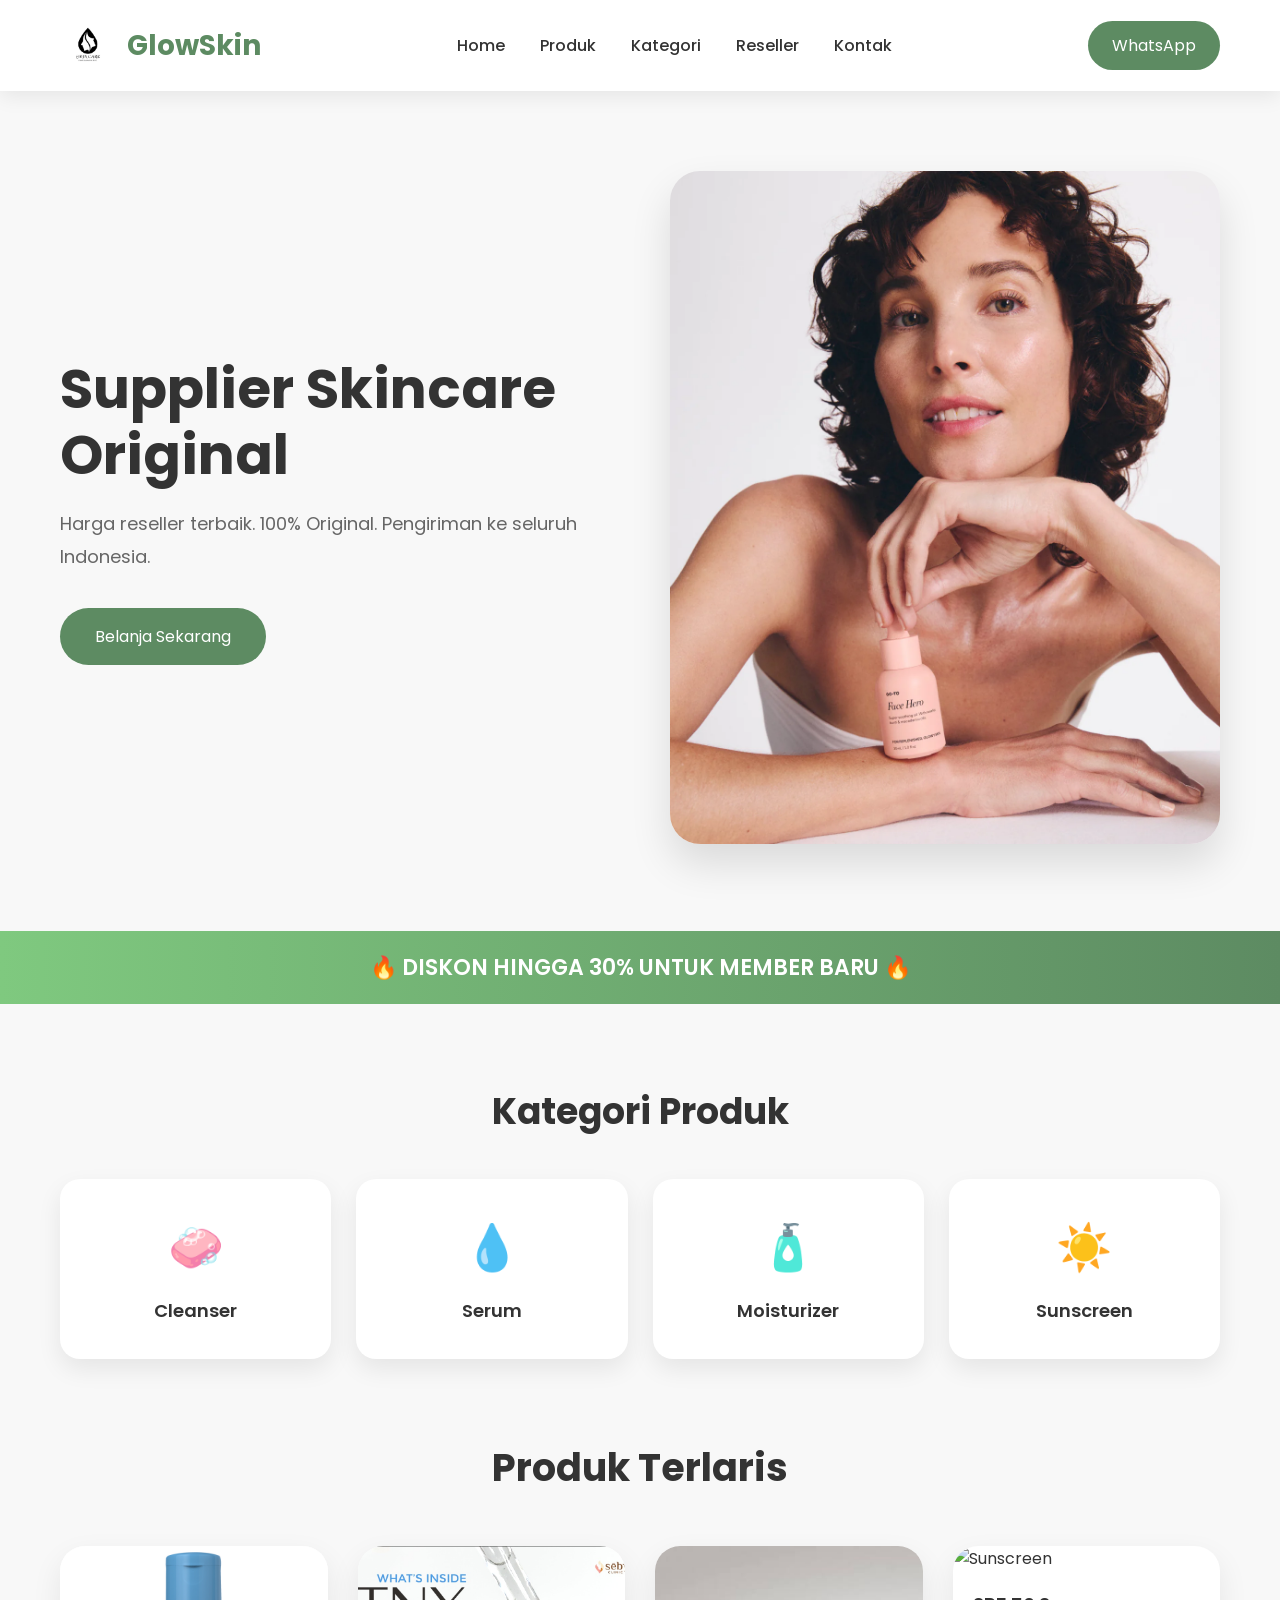
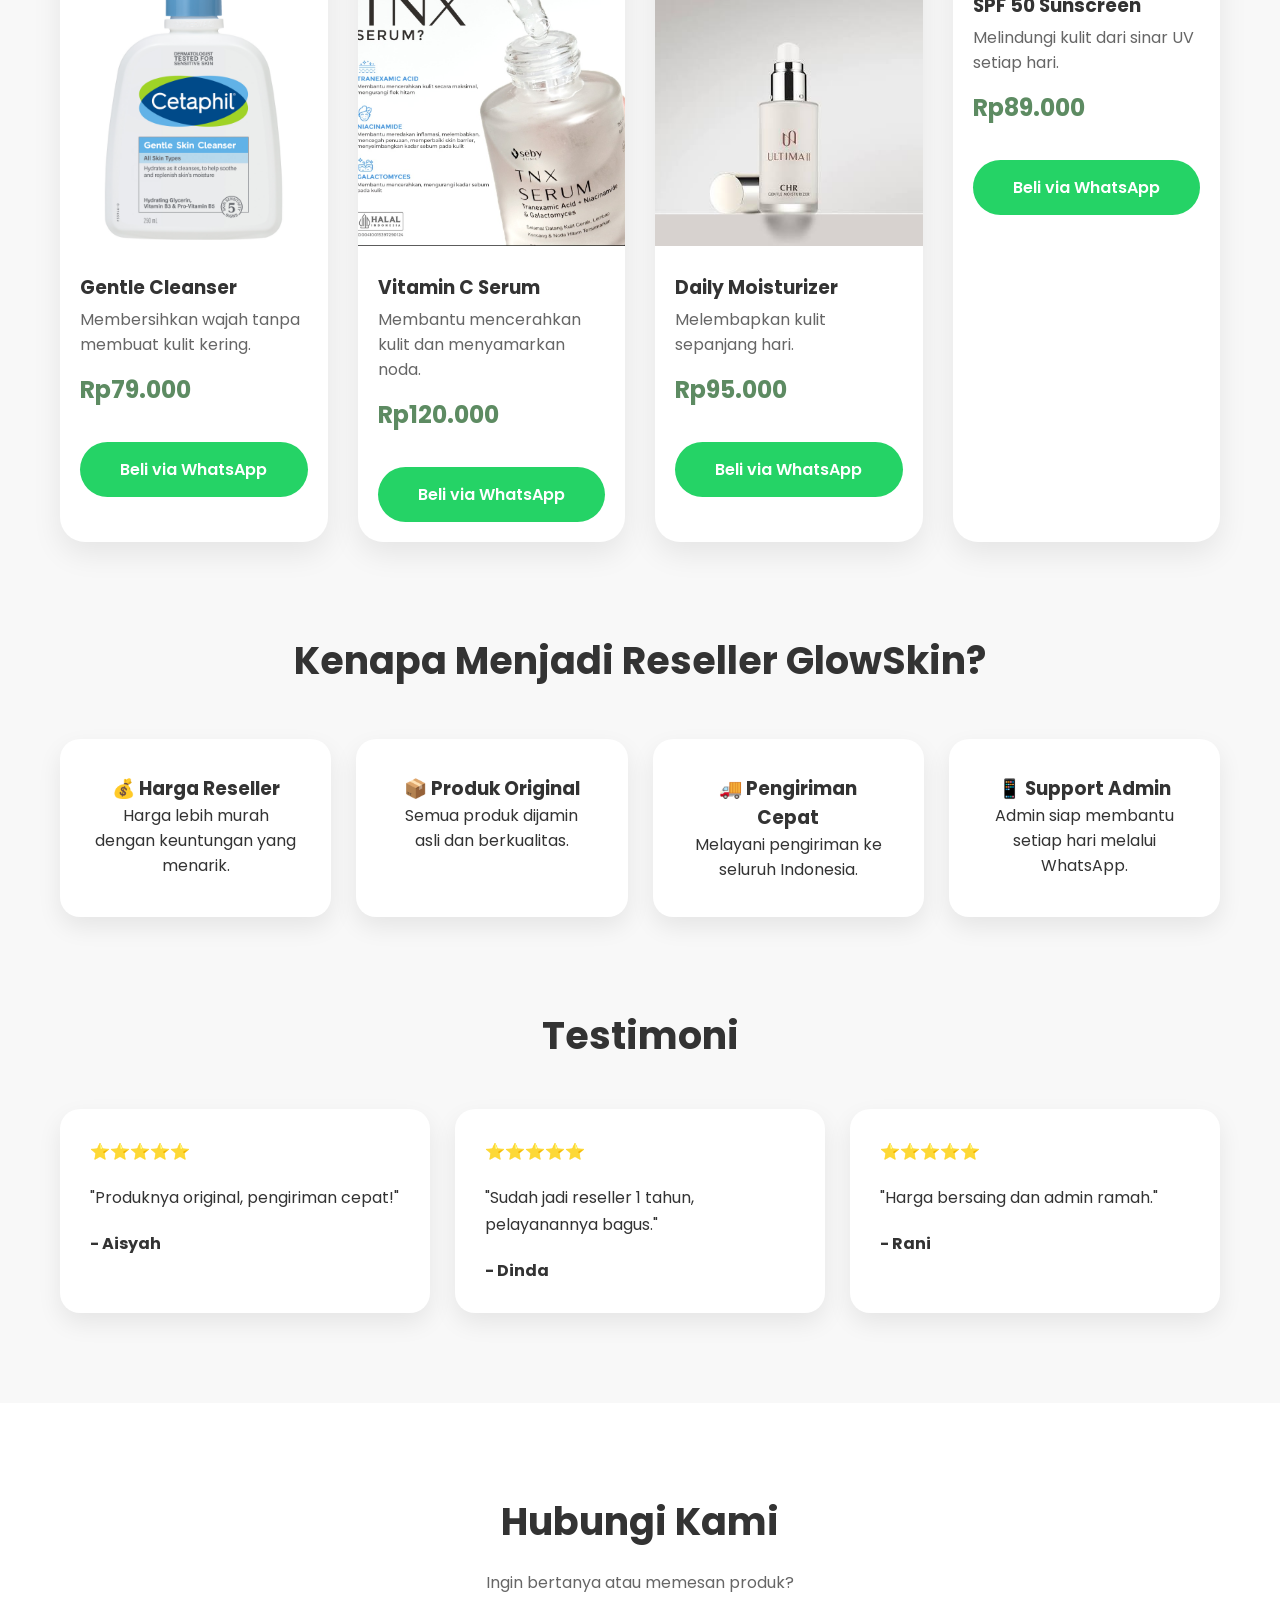
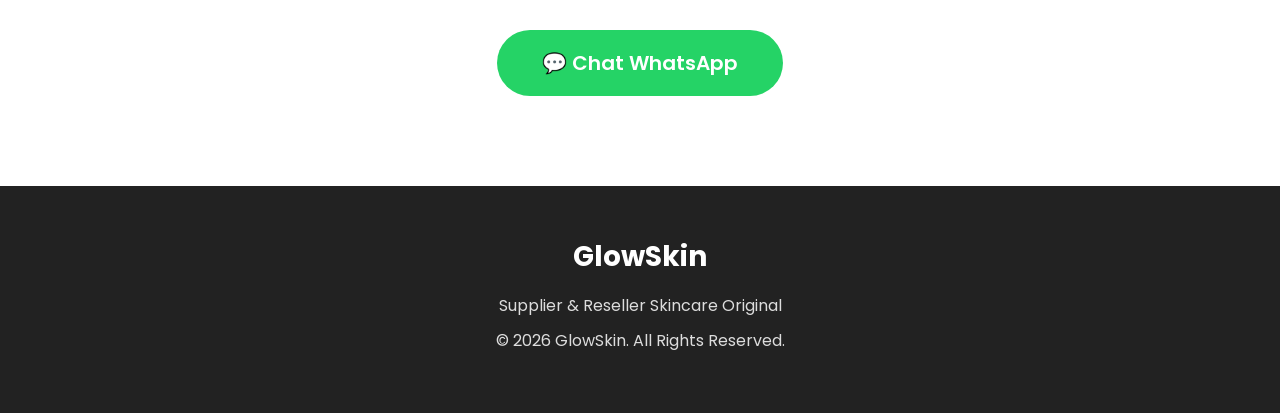
==== commit 2d7ea90a: "update website" ====
--- a/index.html
+++ b/index.html
@@ -1,264 +1,315 @@
 <!DOCTYPE html>
-<html lang="en">
-
+<html lang="id">
 <head>
-    <meta charset="UTF-8">
-    <meta name="viewport" content="width=device-width, initial-scale=1.0">
-    <title>GlowSkin | Premium Skincare</title>
-
-    <link rel="stylesheet" href="style.css">
-
-    <link rel="preconnect" href="https://fonts.googleapis.com">
-    <link rel="preconnect" href="https://fonts.gstatic.com" crossorigin>
-
-    <link href="https://fonts.googleapis.com/css2?family=Poppins:wght@300;400;500;600;700&display=swap"
-        rel="stylesheet">
+
+<meta charset="UTF-8">
+<meta name="viewport" content="width=device-width, initial-scale=1.0">
+
+<title>GlowSkin | Reseller Skincare</title>
+
+<link rel="stylesheet" href="style.css">
+
+<link rel="preconnect" href="https://fonts.googleapis.com">
+<link rel="preconnect" href="https://fonts.gstatic.com" crossorigin>
+
+<link href="https://fonts.googleapis.com/css2?family=Poppins:wght@300;400;500;600;700&display=swap" rel="stylesheet">
+
 </head>
 
 <body>
 
-    <!-- ================= NAVBAR ================= -->
-
-    <header>
-
-        <div class="container">
-
-            <div class="menu-toggle">
-    ☰
-</div>
-
-<nav id="navMenu">
-
-    <ul>
-
-        <li><a href="#home">Home</a></li>
-
-        <li><a href="#products">Products</a></li>
-
-        <li><a href="#about">About</a></li>
-
-        <li><a href="#contact">Contact</a></li>
-
-    </ul>
+<!-- ================= NAVBAR ================= -->
+
+<header>
+
+<nav>
+
+<div class="logo">
+
+<img src="images/logo.png" alt="Logo">
+
+<h2>GlowSkin</h2>
+
+</div>
+
+<ul>
+
+<li><a href="#home">Home</a></li>
+
+<li><a href="#produk">Produk</a></li>
+
+<li><a href="#kategori">Kategori</a></li>
+
+<li><a href="#reseller">Reseller</a></li>
+
+<li><a href="#kontak">Kontak</a></li>
+
+</ul>
+
+<a href="https://wa.me/6281234567890" class="btn-nav" target="_blank">
+
+WhatsApp
+
+</a>
 
 </nav>
 
-<a href="#products" class="btn">Shop Now</a>
-
-            <a href="#products" class="btn">Shop Now</a>
-
-        </div>
-
-    </header>
-
-    <!-- ================= HERO ================= -->
-
-    <section class="hero" id="home">
-
-        <div class="hero-text">
-
-            <h1>Glow With Confidence</h1>
-
-            <p>
-
-                Discover premium skincare products designed
-                to keep your skin healthy, glowing, and beautiful.
-
-            </p>
-
-            <a href="#products" class="hero-btn">
-
-                Explore Products
-
-            </a>
-
-        </div>
-
-        <div class="hero-image">
-
-            <img src="images/hero.jpg" alt="Hero">
-
-        </div>
-
-    </section>
-
-    <!-- ================= FEATURES ================= -->
-
-    <section class="features">
-
-        <div class="feature">
-
-            <h3>100% Authentic</h3>
-
-            <p>Only original skincare products.</p>
-
-        </div>
-
-        <div class="feature">
-
-            <h3>Fast Delivery</h3>
-
-            <p>Nationwide shipping available.</p>
-
-        </div>
-
-        <div class="feature">
-
-            <h3>Best Price</h3>
-
-            <p>Affordable reseller pricing.</p>
-
-        </div>
-
-    </section>
-
-    <!-- ================= PRODUCTS ================= -->
-
-    <section class="products" id="products">
-
-        <h2>Best Sellers</h2>
-
-        <div class="product-grid">
-
-            <div class="card">
-
-                <img src="images/cleanser.jpg">
-
-                <h3>Gentle Cleanser</h3>
-
-                <p>Deep cleansing facial wash.</p>
-
-                <h4>Rp79.000</h4>
-
-                <a href="#">Order Now</a>
-
-            </div>
-
-            <div class="card">
-
-                <img src="images/serum.jpg">
-
-                <h3>Vitamin C Serum</h3>
-
-                <p>Brightens dull skin.</p>
-
-                <h4>Rp120.000</h4>
-
-                <a href="#">Order Now</a>
-
-            </div>
-
-            <div class="card">
-
-                <img src="images/moisturizer.jpg">
-
-                <h3>Daily Moisturizer</h3>
-
-                <p>Hydrates your skin.</p>
-
-                <h4>Rp95.000</h4>
-
-                <a href="#">Order Now</a>
-
-            </div>
-
-            <div class="card">
-
-                <img src="images/sunscreen.jpg">
-
-                <h3>SPF 50 Sunscreen</h3>
-
-                <p>Protects your skin every day.</p>
-
-                <h4>Rp89.000</h4>
-
-                <a href="#">Order Now</a>
-
-            </div>
-
-        </div>
-
-    </section>
-
-    <!-- ================= ABOUT ================= -->
-
-    <section class="about" id="about">
-
-        <h2>Why Choose GlowSkin?</h2>
-
-        <p>
-
-            We provide premium skincare products that are
-            authentic, affordable, and trusted by thousands
-            of customers across Indonesia.
-
-        </p>
-
-    </section>
-
-    <!-- ================= TESTIMONIAL ================= -->
-
-    <section class="testimonial">
-
-        <h2>Testimonials</h2>
-
-        <div class="review">
-
-            ⭐⭐⭐⭐⭐
-
-            <p>
-
-                Amazing quality and fast delivery!
-
-            </p>
-
-            <span>- Sarah</span>
-
-        </div>
-
-    </section>
-
-    <!-- ================= CONTACT ================= -->
-
-    <section class="contact" id="contact">
-
-        <h2>Need Help?</h2>
-
-        <p>
-
-            Contact us anytime through WhatsApp.
-
-        </p>
-
-        <a href="https://wa.me/6281234567890">
-
-            Chat on WhatsApp
-
-        </a>
-
-    </section>
-
-    <!-- ================= FOOTER ================= -->
-
-    <footer>
-
-        <h3>GlowSkin</h3>
-
-        <p>
-
-            Premium Skincare Store
-
-        </p>
-
-        <p>
-
-            © 2026 GlowSkin. All Rights Reserved.
-
-        </p>
-
-    </footer>
-
-    <script src="script.js"></script>
+</header>
+
+<!-- ================= HERO ================= -->
+
+<section class="hero" id="home">
+
+<div class="hero-text">
+
+<h1>
+
+Supplier Skincare Original
+
+</h1>
+
+<p>
+
+Harga reseller terbaik.
+
+100% Original.
+
+Pengiriman ke seluruh Indonesia.
+
+</p>
+
+<a href="#produk" class="btn-hero">
+
+Belanja Sekarang
+
+</a>
+
+</div>
+
+<div class="hero-image">
+
+<img src="images/hero.jpg">
+
+</div>
+
+</section>
+
+<!-- ================= PROMO ================= -->
+
+<section class="promo">
+
+🔥 DISKON HINGGA 30% UNTUK MEMBER BARU 🔥
+
+</section>
+
+<!-- ================= KATEGORI ================= -->
+
+<section class="kategori" id="kategori">
+
+<h2>Kategori Produk</h2>
+
+<div class="kategori-container">
+
+<div class="kategori-card">
+
+🧼
+
+<p>Cleanser</p>
+
+</div>
+
+<div class="kategori-card">
+
+💧
+
+<p>Serum</p>
+
+</div>
+
+<div class="kategori-card">
+
+🧴
+
+<p>Moisturizer</p>
+
+</div>
+
+<div class="kategori-card">
+
+☀️
+
+<p>Sunscreen</p>
+
+</div>
+
+</div>
+
+</section>
+
+<!-- ================= PRODUK ================= -->
+
+<section class="produk" id="produk">
+
+<h2>Produk Terlaris</h2>
+
+<div class="produk-container">
+    <div class="card">
+
+    <img src="images/cleanser.jpg" alt="Cleanser">
+
+    <h3>Gentle Cleanser</h3>
+
+    <p>Membersihkan wajah tanpa membuat kulit kering.</p>
+
+    <h4>Rp79.000</h4>
+
+    <a href="https://wa.me/6281234567890?text=Halo,%20saya%20ingin%20membeli%20Gentle%20Cleanser" class="buy-btn" target="_blank">
+        Beli via WhatsApp
+    </a>
+
+</div>
+
+<div class="card">
+
+    <img src="images/serum.jpg" alt="Serum">
+
+    <h3>Vitamin C Serum</h3>
+
+    <p>Membantu mencerahkan kulit dan menyamarkan noda.</p>
+
+    <h4>Rp120.000</h4>
+
+    <a href="https://wa.me/6281234567890?text=Halo,%20saya%20ingin%20membeli%20Vitamin%20C%20Serum" class="buy-btn" target="_blank">
+        Beli via WhatsApp
+    </a>
+
+</div>
+
+<div class="card">
+
+    <img src="images/moisturizer.jpg" alt="Moisturizer">
+
+    <h3>Daily Moisturizer</h3>
+
+    <p>Melembapkan kulit sepanjang hari.</p>
+
+    <h4>Rp95.000</h4>
+
+    <a href="https://wa.me/6281234567890?text=Halo,%20saya%20ingin%20membeli%20Daily%20Moisturizer" class="buy-btn" target="_blank">
+        Beli via WhatsApp
+    </a>
+
+</div>
+
+<div class="card">
+
+    <img src="images/sunscreen.jpg" alt="Sunscreen">
+
+    <h3>SPF 50 Sunscreen</h3>
+
+    <p>Melindungi kulit dari sinar UV setiap hari.</p>
+
+    <h4>Rp89.000</h4>
+
+    <a href="https://wa.me/6281234567890?text=Halo,%20saya%20ingin%20membeli%20SPF%2050%20Sunscreen" class="buy-btn" target="_blank">
+        Beli via WhatsApp
+    </a>
+
+</div>
+
+</div>
+
+</section>
+
+<!-- ================= RESELLER ================= -->
+
+<section class="reseller" id="reseller">
+
+<h2>Kenapa Menjadi Reseller GlowSkin?</h2>
+
+<div class="reseller-container">
+
+<div class="reseller-box">
+<h3>💰 Harga Reseller</h3>
+<p>Harga lebih murah dengan keuntungan yang menarik.</p>
+</div>
+
+<div class="reseller-box">
+<h3>📦 Produk Original</h3>
+<p>Semua produk dijamin asli dan berkualitas.</p>
+</div>
+
+<div class="reseller-box">
+<h3>🚚 Pengiriman Cepat</h3>
+<p>Melayani pengiriman ke seluruh Indonesia.</p>
+</div>
+
+<div class="reseller-box">
+<h3>📱 Support Admin</h3>
+<p>Admin siap membantu setiap hari melalui WhatsApp.</p>
+</div>
+
+</div>
+
+</section>
+
+<!-- ================= TESTIMONI ================= -->
+
+<section class="testimoni">
+
+<h2>Testimoni</h2>
+
+<div class="testimoni-container">
+
+<div class="testi">
+⭐⭐⭐⭐⭐
+<p>"Produknya original, pengiriman cepat!"</p>
+<b>- Aisyah</b>
+</div>
+
+<div class="testi">
+⭐⭐⭐⭐⭐
+<p>"Sudah jadi reseller 1 tahun, pelayanannya bagus."</p>
+<b>- Dinda</b>
+</div>
+
+<div class="testi">
+⭐⭐⭐⭐⭐
+<p>"Harga bersaing dan admin ramah."</p>
+<b>- Rani</b>
+</div>
+
+</div>
+
+</section>
+
+<!-- ================= KONTAK ================= -->
+
+<section class="kontak" id="kontak">
+
+<h2>Hubungi Kami</h2>
+
+<p>Ingin bertanya atau memesan produk?</p>
+
+<a href="https://wa.me/6281234567890" class="wa-big" target="_blank">
+
+💬 Chat WhatsApp
+
+</a>
+
+</section>
+
+<footer>
+
+<h3>GlowSkin</h3>
+
+<p>Supplier & Reseller Skincare Original</p>
+
+<p>© 2026 GlowSkin. All Rights Reserved.</p>
+
+</footer>
+
+<script src="script.js"></script>
 
 </body>
 
--- a/style.css
+++ b/style.css
@@ -14,266 +14,565 @@
 }
 
 body{
-    background:#f8f9fa;
+    background:#f8f8f8;
     color:#333;
 }
 
 /* ===========================
-   CONTAINER
-=========================== */
-
-.container{
-    width:90%;
+   NAVBAR
+=========================== */
+
+header{
+
+    position:sticky;
+
+    top:0;
+
+    z-index:1000;
+
+    background:white;
+
+    box-shadow:0 5px 20px rgba(0,0,0,.08);
+
+}
+
+nav{
+
     max-width:1200px;
+
     margin:auto;
-}
-
-/* ===========================
-   HEADER
-=========================== */
-
-header{
-    position:sticky;
-    top:0;
-    background:#fff;
-    box-shadow:0 3px 15px rgba(0,0,0,.08);
-    z-index:999;
-}
-
-header .container{
+
     display:flex;
+
     justify-content:space-between;
+
     align-items:center;
-    padding:18px 0;
+
+    padding:18px 20px;
+
 }
 
 .logo{
+
+    display:flex;
+
+    align-items:center;
+
+    gap:12px;
+
+}
+
+.logo img{
+
+    width:55px;
+
+    height:55px;
+
+    object-fit:contain;
+
+}
+
+.logo h2{
+
+    color:#5d8b62;
+
     font-size:28px;
-    font-weight:700;
-    color:#5D8B62;
+
 }
 
 nav ul{
+
     display:flex;
+
     list-style:none;
+
+    gap:35px;
+
+}
+
+nav ul li a{
+
+    text-decoration:none;
+
+    color:#333;
+
+    font-weight:500;
+
+    transition:.3s;
+
+}
+
+nav ul li a:hover{
+
+    color:#5d8b62;
+
+}
+
+.btn-nav{
+
+    background:#5d8b62;
+
+    color:white;
+
+    padding:12px 24px;
+
+    border-radius:30px;
+
+    text-decoration:none;
+
+    transition:.3s;
+
+}
+
+.btn-nav:hover{
+
+    transform:translateY(-3px);
+
+}
+
+/* ===========================
+   HERO
+=========================== */
+
+.hero{
+
+    max-width:1200px;
+
+    margin:auto;
+
+    display:grid;
+
+    grid-template-columns:1fr 1fr;
+
+    align-items:center;
+
+    gap:60px;
+
+    padding:80px 20px;
+
+}
+
+.hero-text h1{
+
+    font-size:55px;
+
+    line-height:1.2;
+
+    margin-bottom:20px;
+
+}
+
+.hero-text p{
+
+    font-size:18px;
+
+    color:#666;
+
+    margin-bottom:35px;
+
+    line-height:1.8;
+
+}
+
+.btn-hero{
+
+    display:inline-block;
+
+    background:#5d8b62;
+
+    color:white;
+
+    padding:16px 35px;
+
+    border-radius:35px;
+
+    text-decoration:none;
+
+    transition:.3s;
+
+}
+
+.btn-hero:hover{
+
+    transform:scale(1.05);
+
+}
+
+.hero-image img{
+
+    width:100%;
+
+    border-radius:30px;
+
+    box-shadow:0 20px 40px rgba(0,0,0,.12);
+
+}
+/* ===========================
+   PROMO
+=========================== */
+
+.promo{
+
+    background:linear-gradient(90deg,#7fc97f,#5d8b62);
+
+    color:white;
+
+    text-align:center;
+
+    padding:20px;
+
+    font-size:22px;
+
+    font-weight:600;
+
+}
+
+/* ===========================
+   KATEGORI
+=========================== */
+
+.kategori{
+
+    max-width:1200px;
+
+    margin:80px auto;
+
+    padding:0 20px;
+
+}
+
+.kategori h2{
+
+    text-align:center;
+
+    font-size:36px;
+
+    margin-bottom:40px;
+
+}
+
+.kategori-container{
+
+    display:grid;
+
+    grid-template-columns:repeat(4,1fr);
+
+    gap:25px;
+
+}
+
+.kategori-card{
+
+    background:white;
+
+    border-radius:20px;
+
+    padding:35px;
+
+    text-align:center;
+
+    box-shadow:0 10px 25px rgba(0,0,0,.08);
+
+    cursor:pointer;
+
+    transition:.3s;
+
+}
+
+.kategori-card:hover{
+
+    transform:translateY(-10px);
+
+    background:#5d8b62;
+
+    color:white;
+
+}
+
+.kategori-card{
+
+    font-size:45px;
+
+}
+
+.kategori-card p{
+
+    margin-top:15px;
+
+    font-size:18px;
+
+    font-weight:600;
+
+}
+
+/* ===========================
+   PRODUK
+=========================== */
+
+.produk{
+
+    max-width:1200px;
+
+    margin:80px auto;
+
+    padding:0 20px;
+
+}
+
+.produk h2{
+
+    text-align:center;
+
+    font-size:38px;
+
+    margin-bottom:50px;
+
+}
+
+.produk-container{
+
+    display:grid;
+
+    grid-template-columns:repeat(auto-fit,minmax(260px,1fr));
+
     gap:30px;
-}
-
-nav a{
+
+}
+
+.card{
+
+    background:white;
+
+    border-radius:25px;
+
+    overflow:hidden;
+
+    box-shadow:0 12px 30px rgba(0,0,0,.08);
+
+    transition:.35s;
+
+}
+
+.card:hover{
+
+    transform:translateY(-12px);
+
+    box-shadow:0 18px 40px rgba(0,0,0,.18);
+
+}
+
+.card img{
+
+    width:100%;
+
+    height:300px;
+
+    object-fit:cover;
+
+}
+
+.card h3{
+
+    padding:20px 20px 5px;
+
+}
+
+.card p{
+
+    padding:0 20px;
+
+    color:#666;
+
+}
+
+.card h4{
+
+    padding:15px 20px;
+
+    color:#5d8b62;
+
+    font-size:24px;
+
+}
+
+.buy-btn{
+
+    display:block;
+
+    margin:20px;
+
+    text-align:center;
+
+    background:#25D366;
+
+    color:white;
+
     text-decoration:none;
-    color:#333;
-    transition:.3s;
-}
-
-nav a:hover{
-    color:#5D8B62;
-}
-
-.btn{
-    background:#5D8B62;
-    color:#fff;
-    padding:12px 24px;
+
+    padding:15px;
+
     border-radius:30px;
-    text-decoration:none;
-    transition:.3s;
-}
-
-.btn:hover{
-    background:#4d7551;
-}
-
-/* ===========================
-   HERO
-=========================== */
-
-.hero{
-    width:90%;
+
+    transition:.3s;
+
+    font-weight:600;
+
+}
+
+.buy-btn:hover{
+
+    background:#1faa52;
+
+}
+/* ===========================
+   RESELLER
+=========================== */
+
+.reseller{
+
     max-width:1200px;
-    margin:70px auto;
-    display:grid;
-    grid-template-columns:1fr 1fr;
-    align-items:center;
-    gap:50px;
-}
-
-.hero h1{
-    font-size:56px;
-    margin-bottom:20px;
-}
-
-.hero p{
-    color:#666;
-    line-height:1.8;
-    margin-bottom:30px;
-}
-
-.hero-btn{
-    display:inline-block;
-    background:#5D8B62;
-    color:white;
-    padding:15px 35px;
-    border-radius:35px;
-    text-decoration:none;
-    transition:.3s;
-}
-
-.hero-btn:hover{
-    transform:translateY(-4px);
-}
-
-.hero img{
-    width:100%;
-    border-radius:25px;
-    box-shadow:0 20px 40px rgba(0,0,0,.15);
-}
-
-/* ===========================
-   FEATURES
-=========================== */
-
-.features{
-    width:90%;
-    max-width:1200px;
-    margin:70px auto;
-    display:grid;
-    grid-template-columns:repeat(3,1fr);
-    gap:25px;
-}
-
-.feature{
-    background:white;
-    padding:35px;
-    text-align:center;
-    border-radius:20px;
-    box-shadow:0 10px 20px rgba(0,0,0,.08);
-    transition:.3s;
-}
-
-.feature:hover{
-    transform:translateY(-8px);
-}
-
-/* ===========================
-   PRODUCTS
-=========================== */
-
-.products{
-    width:90%;
-    max-width:1200px;
-    margin:80px auto;
-}
-
-.products h2{
-    text-align:center;
-    margin-bottom:40px;
+    margin:90px auto;
+    padding:0 20px;
+
+}
+
+.reseller h2{
+
+    text-align:center;
     font-size:38px;
-}
-
-.product-grid{
+    margin-bottom:50px;
+
+}
+
+.reseller-container{
+
     display:grid;
     grid-template-columns:repeat(auto-fit,minmax(250px,1fr));
     gap:25px;
-}
-
-.card{
+
+}
+
+.reseller-box{
+
     background:white;
+    padding:35px;
     border-radius:20px;
-    overflow:hidden;
-    box-shadow:0 10px 20px rgba(0,0,0,.08);
-    transition:.3s;
-}
-
-.card:hover{
+    text-align:center;
+    box-shadow:0 10px 25px rgba(0,0,0,.08);
+    transition:.3s;
+
+}
+
+.reseller-box:hover{
+
     transform:translateY(-10px);
-}
-
-.card img{
-    width:100%;
-    height:260px;
-    object-fit:cover;
-}
-
-.card h3{
-    margin:20px;
-}
-
-.card p{
-    margin:0 20px;
+    background:#5d8b62;
+    color:white;
+
+}
+
+/* ===========================
+   TESTIMONI
+=========================== */
+
+.testimoni{
+
+    max-width:1200px;
+    margin:90px auto;
+    padding:0 20px;
+
+}
+
+.testimoni h2{
+
+    text-align:center;
+    font-size:38px;
+    margin-bottom:45px;
+
+}
+
+.testimoni-container{
+
+    display:grid;
+    grid-template-columns:repeat(auto-fit,minmax(280px,1fr));
+    gap:25px;
+
+}
+
+.testi{
+
+    background:white;
+    padding:30px;
+    border-radius:20px;
+    box-shadow:0 10px 25px rgba(0,0,0,.08);
+    transition:.3s;
+
+}
+
+.testi:hover{
+
+    transform:translateY(-10px);
+
+}
+
+.testi p{
+
+    margin:20px 0;
+    line-height:1.7;
+
+}
+
+/* ===========================
+   KONTAK
+=========================== */
+
+.kontak{
+
+    text-align:center;
+    padding:90px 20px;
+    background:white;
+
+}
+
+.kontak h2{
+
+    font-size:38px;
+
+}
+
+.kontak p{
+
+    margin:20px 0 35px;
     color:#666;
-}
-
-.card h4{
-    margin:20px;
-    color:#5D8B62;
-}
-
-.card a{
-    display:block;
-    margin:20px;
+
+}
+
+.wa-big{
+
+    display:inline-block;
+
     background:#25D366;
-    color:white;
-    text-align:center;
-    padding:12px;
-    border-radius:30px;
+
+    color:white;
+
     text-decoration:none;
-}
-
-/* ===========================
-   ABOUT
-=========================== */
-
-.about{
-    width:90%;
-    max-width:900px;
-    margin:80px auto;
-    text-align:center;
-}
-
-.about h2{
-    margin-bottom:20px;
-}
-
-.about p{
-    color:#666;
-    line-height:1.8;
-}
-
-/* ===========================
-   TESTIMONIAL
-=========================== */
-
-.testimonial{
-    width:90%;
-    max-width:800px;
-    margin:80px auto;
-    text-align:center;
-}
-
-.review{
-    background:white;
-    padding:40px;
-    border-radius:20px;
-    box-shadow:0 10px 20px rgba(0,0,0,.08);
-}
-
-/* ===========================
-   CONTACT
-=========================== */
-
-.contact{
-    background:white;
-    padding:80px 20px;
-    text-align:center;
-}
-
-.contact a{
-    display:inline-block;
-    margin-top:20px;
-    background:#25D366;
-    color:white;
-    text-decoration:none;
-    padding:15px 35px;
-    border-radius:40px;
+
+    padding:18px 45px;
+
+    border-radius:50px;
+
+    font-size:20px;
+
+    font-weight:600;
+
+    transition:.3s;
+
+}
+
+.wa-big:hover{
+
+    transform:scale(1.05);
+
 }
 
 /* ===========================
@@ -281,155 +580,110 @@
 =========================== */
 
 footer{
+
     background:#222;
-    color:white;
-    text-align:center;
-    padding:40px;
+
+    color:white;
+
+    text-align:center;
+
+    padding:50px 20px;
+
+}
+
+footer h3{
+
+    font-size:28px;
+
+    margin-bottom:15px;
+
 }
 
 footer p{
-    margin-top:10px;
+
     color:#ddd;
-}
-
-/* ===========================
-   RESPONSIVE
+
+    margin:10px 0;
+
+}
+
+/* ===========================
+   RESPONSIVE HP
 =========================== */
 
 @media(max-width:768px){
 
-header .container{
-    flex-direction:column;
-    gap:20px;
-}
-
-nav ul{
-    flex-wrap:wrap;
-    justify-content:center;
-}
-
-.hero{
-    grid-template-columns:1fr;
-    text-align:center;
-}
-
-.hero h1{
-    font-size:40px;
-}
-
-.features{
-    grid-template-columns:1fr;
-}
-
-.product-grid{
-    grid-template-columns:1fr;
-}
-
-}
-/* ==========================
-   MOBILE MENU
-========================== */
-
-.menu-toggle{
-
-display:none;
-
-font-size:30px;
-
-cursor:pointer;
-
-}
-
-/* ==========================
-   FLOATING WHATSAPP
-========================== */
-
-.whatsapp{
-
-position:fixed;
-
-bottom:25px;
-
-right:25px;
-
-width:60px;
-
-height:60px;
-
-background:#25D366;
-
-color:white;
-
-font-size:30px;
-
-display:flex;
-
-justify-content:center;
-
-align-items:center;
-
-border-radius:50%;
-
-text-decoration:none;
-
-box-shadow:0 10px 20px rgba(0,0,0,.25);
-
-transition:.3s;
-
-}
-
-.whatsapp:hover{
-
-transform:scale(1.1);
-
-}
-
-@media(max-width:768px){
-
-.menu-toggle{
-
-display:block;
-
-}
-
-nav{
-
-display:none;
-
-width:100%;
-
-}
-
-nav.active{
-
-display:block;
-
-}
-
-nav ul{
-
-flex-direction:column;
-
-padding:20px 0;
-
-}
-
-.btn{
-
-display:none;
-
-}
-
-.hero{
-
-margin-top:30px;
-
-}
-
-.hero img{
-
-margin-top:30px;
-
-}
+    nav{
+
+        flex-direction:column;
+        gap:20px;
+
+    }
+
+    nav ul{
+
+        flex-wrap:wrap;
+        justify-content:center;
+        gap:15px;
+
+    }
+
+    .hero{
+
+        grid-template-columns:1fr;
+        text-align:center;
+
+    }
+
+    .hero-text h1{
+
+        font-size:38px;
+
+    }
+
+    .hero-image{
+
+        order:-1;
+
+    }
+
+    .kategori-container{
+
+        grid-template-columns:repeat(2,1fr);
+
+    }
+
+    .produk-container{
+
+        grid-template-columns:repeat(2,1fr);
+
+    }
+
+    .card img{
+
+        height:180px;
+
+    }
+
+}
+/* ===========================
+   Animasi Scroll
+=========================== */
+
+.hidden{
+
+    opacity:0;
+
+    transform:translateY(60px);
+
+    transition:1s;
+
+}
+
+.show{
+
+    opacity:1;
+
+    transform:translateY(0);
 
 }
